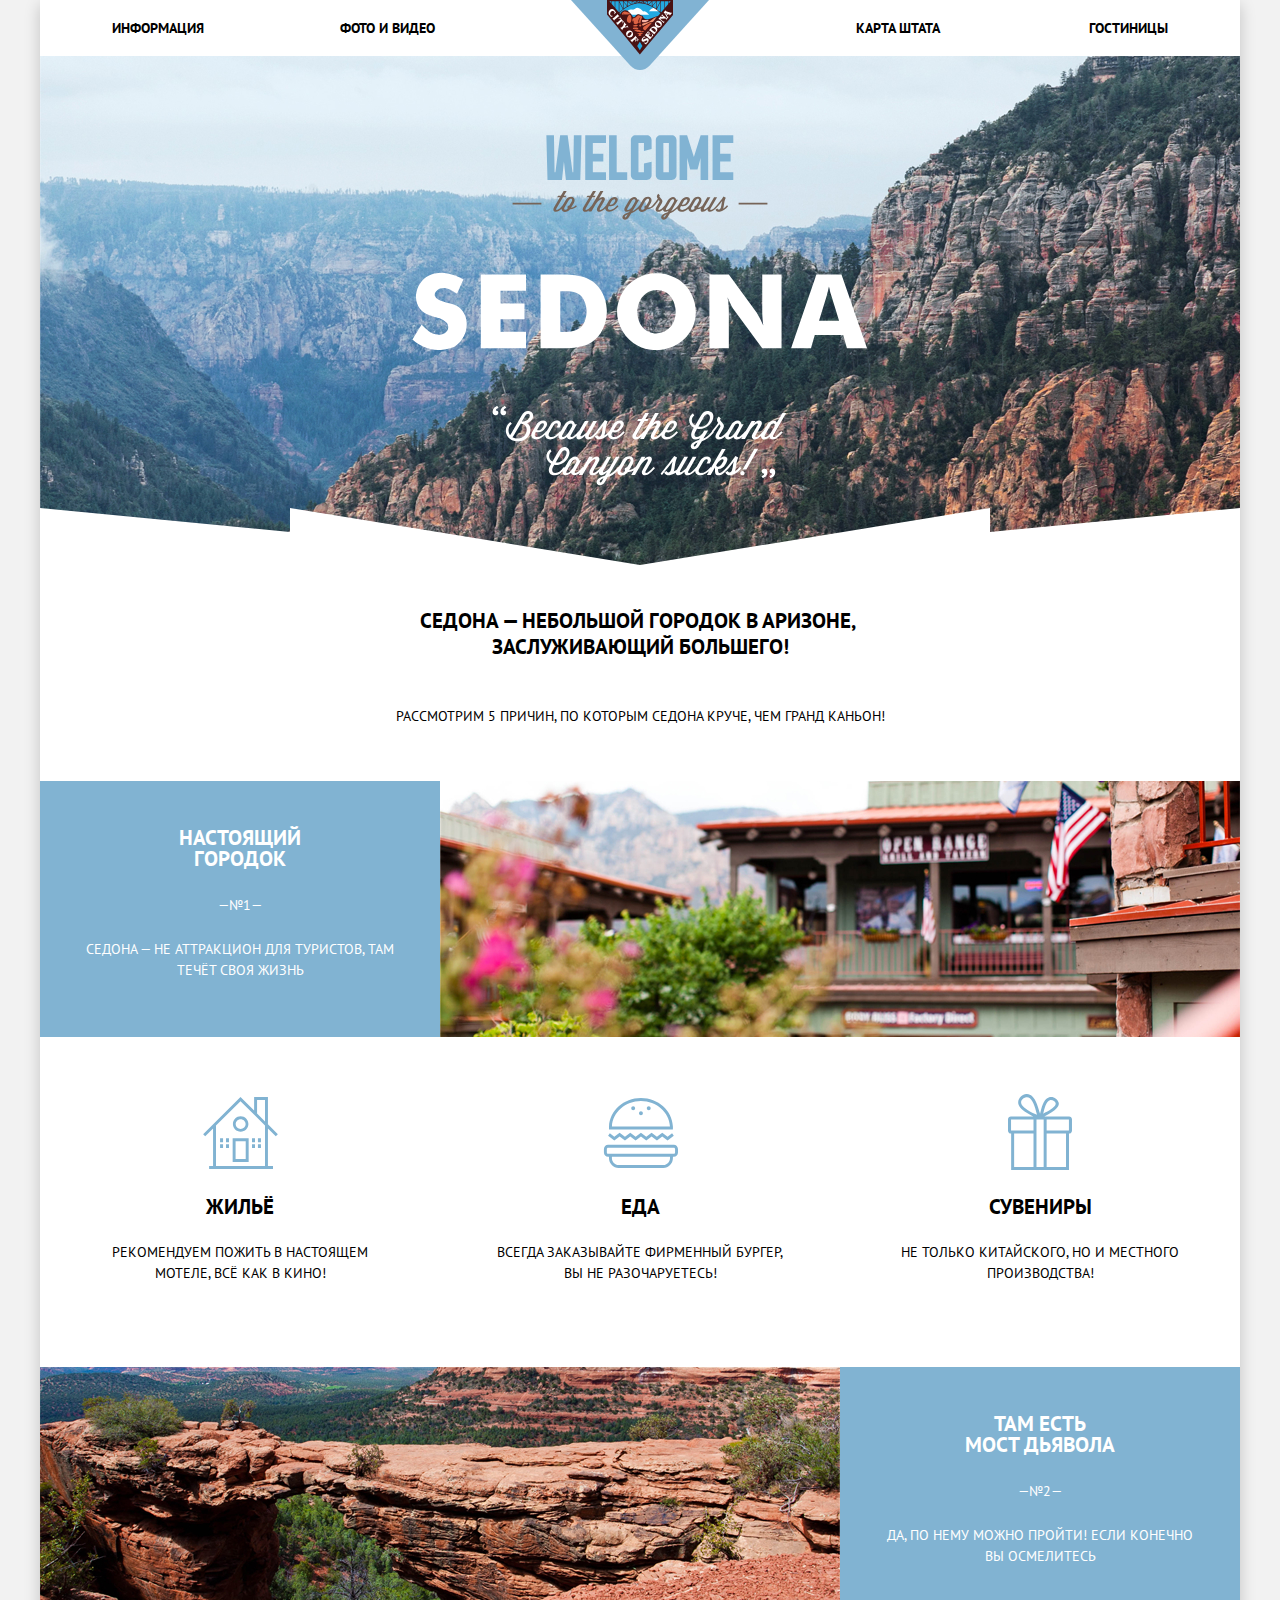
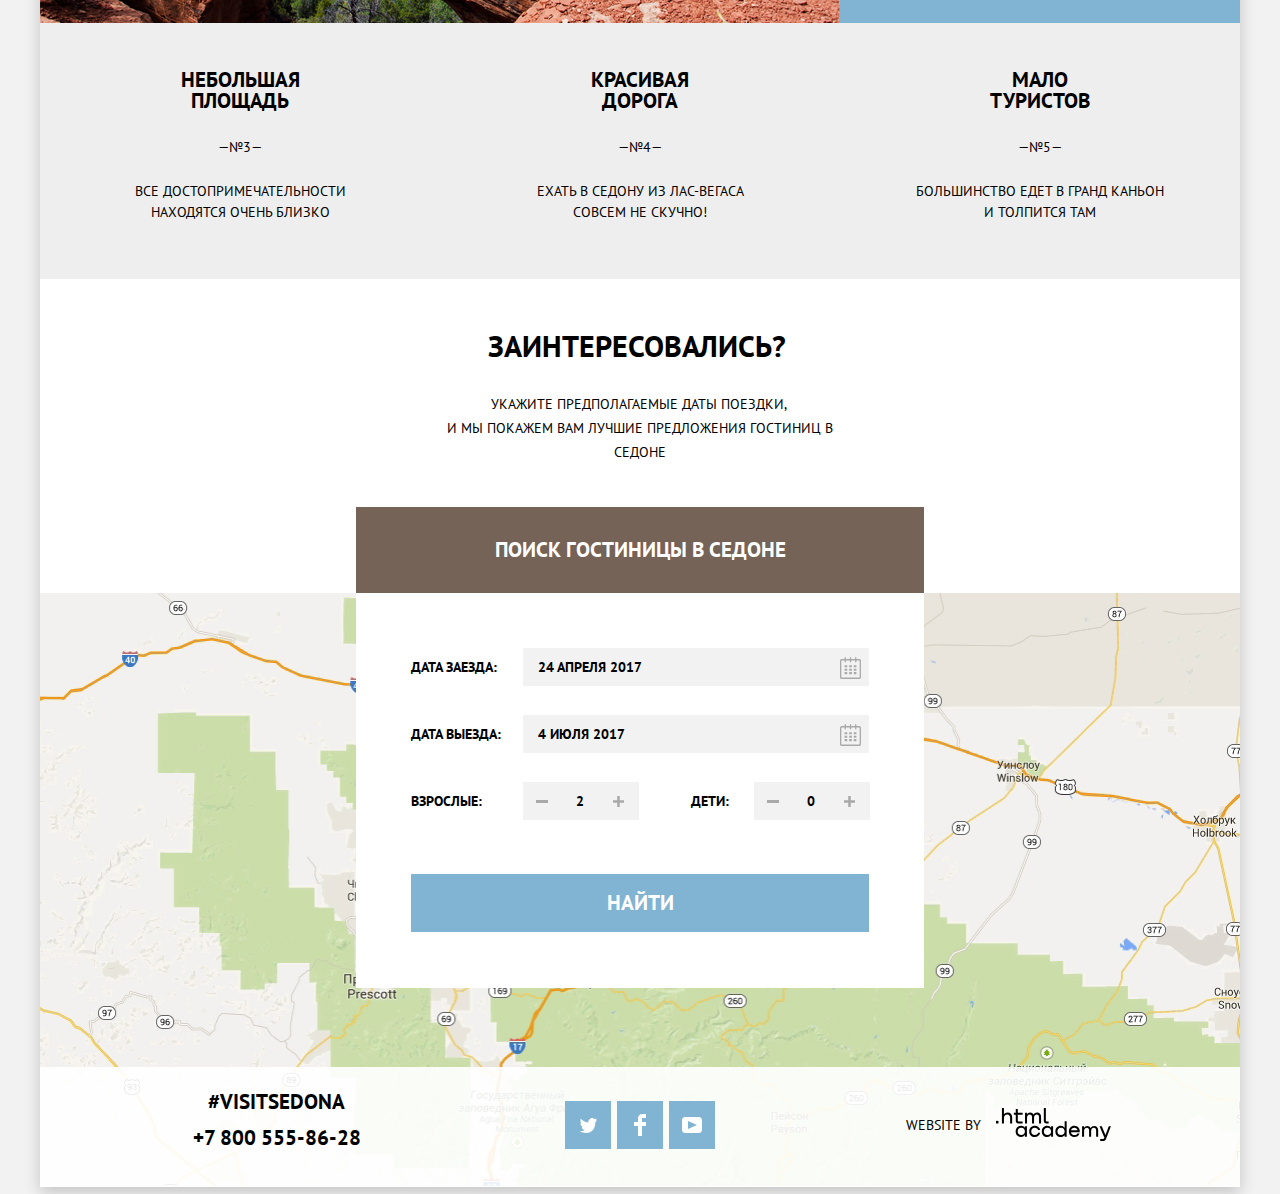
==== index.html @ 61a14800 "Доступная разметка страниц" ====
<!DOCTYPE html>
<html class="page" lang="ru">
<head>
  <meta charset="utf-8">
  <title>HTML Academy: Седона</title>
  <link rel="icon" href="favicon.ico">
  <link rel="stylesheet" href="css/style.css">
</head>

<body class="page-body">
  <div class="container">
    <header class="main-header">
      <nav class="main-nav">
        <ul class="site-nav">
          <li><a href="">Информация</a></li>
          <li><a href="">Фото и видео</a></li>
          <li><a href="">Карта штата</a></li>
          <li><a href="catalog.html">Гостиницы</a></li>
        </ul>
        <a class="main-header-logo"><img src="img/logo.svg" width="138" height="70" alt="логотип Sedona"></a>
      </nav>
    </header>

    <main class="main-page">

      <h1 class="visually-hidden">Седона</h1>

      <section class="welcome">
        <h2 class="visually-hidden">Добро пожаловать</h2>
        <img src="img/welcome.svg" width="456" height="350" alt="Welcome to the gorgeous.Sedona.Because the Grand Canyon sucks!">
      </section>

      <section class="benefits">
        <div class="reason">
          <h2 class="visually-hidden">Преимущества</h2>
          <h3>Седона — небольшой городок в Аризоне, заслуживающий большего!</h3>
          <p class="reason-text">Рассмотрим 5 причин, по которым Седона круче, чем гранд каньон!</p>
        </div>
        <ol class="benefits-list">
          <li class="benefits-item">
            <div class="benefits-description">
              <h4>Настоящий городок</h4>
              <p class="benefits-text">Седона — не аттракцион для туристов, там течёт своя жизнь</p>
            </div>
            <div class="benefit-image">
              <img src="img/image.jpg" width="800" height="256" alt="Пейзаж в Седоне">
            </div>
            <ul class="features-list">
              <li class="features-house">
                <h5>Жильё</h5>
                <p class="features-text">Рекомендуем пожить в настоящем мотеле, всё как в кино!</p>
              </li>
              <li class="features-food">
                <h5>Еда</h5>
                <p class="features-text">Всегда заказывайте фирменный бургер, вы не разочаруетесь!</p>
              </li>
              <li class="features-gift">
                <h5>Сувениры</h5>
                <p class="features-text">Не только китайского, но и местного производства!</p>
              </li>
            </ul>
          </li>
          <li class="benefits-item reverse">
            <div class="benefits-description">
              <h4>Там есть Мост дьявола</h4>
              <p class="benefits-text">Да, по нему можно пройти! Если конечно вы осмелитесь</p>
            </div>
            <div class="benefit-image">
              <img src="img/bridge.jpg" width="800" height="256" alt="Каменный мост">
            </div>
          </li>
          <li class="benefits-reason">
            <h4>небольшая площадь</h4>
            <p>все достопримечательности находятся очень близко</p>
          </li>
          <li class="benefits-reason">
            <h4>красивая дорога</h4>
            <p>ехать в седону из лас-вегаса совсем не скучно!</p>
          </li>
          <li class="benefits-reason">
            <h4>мало туристов</h4>
            <p>большинство едет в гранд каньон и толпится там</p>
          </li>
        </ol>
      </section>

      <section class="find">
        <h2>Заинтересовались?</h2>
        <p>Укажите предполагаемые даты поездки,  <br> и мы покажем вам лучшие предложения гостиниц в седоне</p>
      </section>

      <section class="popup">
        <h2 class="visually-hidden">Всплывающий фильтр</h2>
        <div class="search-block">
          <a href="" class="find-button button">Поиск гостиницы в седоне</a>
          <div class="popup-form-wrapper">
            <form class="popup-form" method="get" action="https://echo.htmlacademy.ru">
              <div class="popup-item">
                <label for="arrival" class="popup-item-label">Дата заезда:</label>
                <input class="field date-arrival" id="arrival" type="text" name="arrival" placeholder="" value="24 апреля 2017">
                <button class="button-popup calendar" type="button">
                  <svg role="img" aria-label="календарь для выбора даты заезда" width="21" height="23" viewBox="0 0 21 23" fill="none" xmlns="http://www.w3.org/2000/svg">
                    <path fill-rule="evenodd" clip-rule="evenodd" d="M16.406 3.02498H19.251C20.217 3.02498 21 3.84698 21 4.86198V21.164C21 22.179 20.217 23 19.251 23H1.75C0.784 23 0 22.179 0 21.164V4.86198C0 3.84698 0.784 3.02498 1.75 3.02498H4.593V1.64798C4.593 1.26698 4.887 0.958984 5.25 0.958984C5.612 0.958984 5.906 1.26698 5.906 1.64798V3.02498H9.844V1.64798C9.844 1.26698 10.138 0.958984 10.501 0.958984C10.862 0.958984 11.156 1.26698 11.156 1.64798V3.02498H15.094V1.64798C15.094 1.26698 15.387 0.958984 15.75 0.958984C16.112 0.958984 16.406 1.26698 16.406 1.64798V3.02498ZM19.5646 21.484C19.6466 21.3979 19.691 21.2828 19.688 21.164H19.689V4.86198C19.689 4.60898 19.493 4.40298 19.252 4.40298H16.407V5.78098C16.407 6.16198 16.113 6.46998 15.751 6.46998C15.388 6.46998 15.095 6.16198 15.095 5.78098V4.40298H11.157V5.78098C11.157 6.16198 10.863 6.46998 10.502 6.46998C10.139 6.46998 9.845 6.16198 9.845 5.78098V4.40298H5.907V5.78098C5.907 6.16198 5.613 6.46998 5.251 6.46998C4.888 6.46998 4.594 6.16198 4.594 5.78098V4.40298H1.75C1.50263 4.40953 1.30696 4.61458 1.312 4.86198V21.164C1.30696 21.4114 1.50263 21.6164 1.75 21.623H19.251C19.3698 21.6201 19.4826 21.5701 19.5646 21.484Z" fill="#A9A9A9"/>
                    <path fill-rule="evenodd" clip-rule="evenodd" d="M4.59399 9.2251H7.21899V11.2911H4.59399V9.2251ZM4.59399 12.6681H7.21899V14.7351H4.59399V12.6681ZM7.21899 16.1121H4.59399V18.1781H7.21899V16.1121ZM9.18799 16.1121H11.813V18.1781H9.18799V16.1121ZM11.813 12.6681H9.18799V14.7351H11.813V12.6681ZM9.18799 9.2251H11.813V11.2911H9.18799V9.2251ZM16.406 16.1121H13.781V18.1781H16.406V16.1121ZM13.781 12.6681H16.406V14.7351H13.781V12.6681ZM16.406 9.2251H13.781V11.2911H16.406V9.2251Z" fill="#A9A9A9"/>
                  </svg>
                </button>
              </div>
              <div class="popup-item">
                <label for="departure" class="popup-item-label">Дата выезда:</label>
                <input class="field" id="departure" type="text" name="departure" placeholder="" value="4 июля 2017">
                <button class="button-popup calendar" type="button">
                  <svg role="img" aria-label="календарь для выбора даты выезда" width="21" height="23" viewBox="0 0 21 23" fill="none" xmlns="http://www.w3.org/2000/svg">
                    <path fill-rule="evenodd" clip-rule="evenodd" d="M16.406 3.02498H19.251C20.217 3.02498 21 3.84698 21 4.86198V21.164C21 22.179 20.217 23 19.251 23H1.75C0.784 23 0 22.179 0 21.164V4.86198C0 3.84698 0.784 3.02498 1.75 3.02498H4.593V1.64798C4.593 1.26698 4.887 0.958984 5.25 0.958984C5.612 0.958984 5.906 1.26698 5.906 1.64798V3.02498H9.844V1.64798C9.844 1.26698 10.138 0.958984 10.501 0.958984C10.862 0.958984 11.156 1.26698 11.156 1.64798V3.02498H15.094V1.64798C15.094 1.26698 15.387 0.958984 15.75 0.958984C16.112 0.958984 16.406 1.26698 16.406 1.64798V3.02498ZM19.5646 21.484C19.6466 21.3979 19.691 21.2828 19.688 21.164H19.689V4.86198C19.689 4.60898 19.493 4.40298 19.252 4.40298H16.407V5.78098C16.407 6.16198 16.113 6.46998 15.751 6.46998C15.388 6.46998 15.095 6.16198 15.095 5.78098V4.40298H11.157V5.78098C11.157 6.16198 10.863 6.46998 10.502 6.46998C10.139 6.46998 9.845 6.16198 9.845 5.78098V4.40298H5.907V5.78098C5.907 6.16198 5.613 6.46998 5.251 6.46998C4.888 6.46998 4.594 6.16198 4.594 5.78098V4.40298H1.75C1.50263 4.40953 1.30696 4.61458 1.312 4.86198V21.164C1.30696 21.4114 1.50263 21.6164 1.75 21.623H19.251C19.3698 21.6201 19.4826 21.5701 19.5646 21.484Z" fill="#A9A9A9"/>
                    <path fill-rule="evenodd" clip-rule="evenodd" d="M4.59399 9.2251H7.21899V11.2911H4.59399V9.2251ZM4.59399 12.6681H7.21899V14.7351H4.59399V12.6681ZM7.21899 16.1121H4.59399V18.1781H7.21899V16.1121ZM9.18799 16.1121H11.813V18.1781H9.18799V16.1121ZM11.813 12.6681H9.18799V14.7351H11.813V12.6681ZM9.18799 9.2251H11.813V11.2911H9.18799V9.2251ZM16.406 16.1121H13.781V18.1781H16.406V16.1121ZM13.781 12.6681H16.406V14.7351H13.781V12.6681ZM16.406 9.2251H13.781V11.2911H16.406V9.2251Z" fill="#A9A9A9"/>
                  </svg>
                </button>
              </div>
              <div class="popup-item">
                <label for="adults" class="popup-item-label">Взрослые:</label>
                <div class="quantity">
                  <input class="field" id="adults" type="text" name="adults" placeholder="" value="2">
                  <button class="button-popup plus" type="button">
                    <svg role="img" aria-label="увеличить количество взрослых" width="11" height="11" viewBox="0 0 11 11" fill="none" xmlns="http://www.w3.org/2000/svg">
                      <path fill-rule="evenodd" clip-rule="evenodd" d="M4.23086 6.76932V11H6.76932V6.76932H11V4.23086H6.76932V0H4.23085V4.23086H0V6.76932H4.23086Z" fill="#A9A9A9"/>
                    </svg>
                  </button>
                  <button class="button-popup minus" type="button">
                    <svg role="img" aria-label="уменьшить количество взрослых" width="12" height="3" viewBox="0 0 12 3" fill="none" xmlns="http://www.w3.org/2000/svg">
                      <rect width="12" height="3" fill="#A9A9A9"/>
                    </svg>
                  </button>
                </div>
                <label for="kids" class="popup-item-label childrens">Дети:</label>
                <div class="quantity">
                  <input class="field" id="kids" type="text" name="kids" placeholder="" value="0">
                  <button class="button-popup plus" type="button">
                    <svg role="img" aria-label="увеличить количество детей" width="11" height="11" viewBox="0 0 11 11" fill="none" xmlns="http://www.w3.org/2000/svg">
                      <path fill-rule="evenodd" clip-rule="evenodd" d="M4.23086 6.76932V11H6.76932V6.76932H11V4.23086H6.76932V0H4.23085V4.23086H0V6.76932H4.23086Z" fill="#A9A9A9"/>
                    </svg>
                  </button>
                  <button class="button-popup minus" type="button">
                    <svg role="img" aria-label="умньшить количество детей" width="12" height="3" viewBox="0 0 12 3" fill="none" xmlns="http://www.w3.org/2000/svg">
                      <rect width="12" height="3" fill="#A9A9A9"/>
                    </svg>
                  </button>
                </div>
              </div>
              <button class="button popup-find-button" type="submit">Найти</button>
            </form>
          </div>
        </div>
      </section>

      <section class="map">
        <h2 class="visually-hidden">Карта</h2>
        <img src="img/map.jpg" width="1199" height="594" alt="Месторасположение Седоны">
      </section>
    </main>

    <footer class="main-footer">
      <section class="footer-contacts">
        <h2 class="visually-hidden">Как с нами связаться</h2>
        <a class="footer-tag" href="">#visitSEDONA</a>
        <a class="footer-phone" href="tel:+78005558628">+7 800 555-86-28</a>
      </section>

      <section class="footer-social">
        <h2 class="visually-hidden">Ссылки на наши социальные сети</h2>
        <ul>
          <li>
            <a class="social-button twitter" href="">
              <svg role="img" aria-label="Логотип твиттера" width="17" height="17" viewBox="0 0 17 17" fill="none" xmlns="http://www.w3.org/2000/svg">
                <path d="M10.95 1.14409C12.635 0.648089 13.934 1.41409 14.527 2.32309C15.2 2.09209 15.858 1.84209 16.538 1.61509C16.5249 2.30145 16.2117 2.94761 15.681 3.38309C16.366 3.55309 16.985 2.89209 16.985 2.89209C16.816 3.89209 15.979 4.68009 15.422 4.91609C15.191 11.6661 12.247 16.1331 5.34498 15.9981H4.89898C4.48898 15.9981 0.734977 15.5381 0.000976562 14.1111C2.27198 14.3071 3.89398 13.6891 4.69398 12.9341C3.73398 12.6341 2.01498 12.4571 1.71498 9.98409C2.06398 10.0901 2.27898 10.2121 2.90498 10.1031C1.70498 9.24709 0.373977 8.53009 0.447977 6.33009C0.732977 6.65809 1.51498 6.86609 1.78798 6.80209C1.08498 6.56109 -0.182023 3.44209 0.893977 1.85009C2.71198 3.70409 4.62898 5.45609 8.04598 5.62309C8.25398 3.33009 9.18298 1.79309 10.95 1.14409Z" fill="white"/>
              </svg>
            </a>
          </li>
          <li>
            <a class="social-button facebook" href="">
              <svg role="img" aria-label="Логотип фейсбука" width="12" height="22" viewBox="0 0 12 22" fill="none" xmlns="http://www.w3.org/2000/svg">
                <path d="M12 4V0H8C5.79086 0 4 1.79086 4 4V8H0V12H4V22H8V12H12V8H8V4H12Z" fill="white"/>
              </svg>
            </a>
          </li>
          <li>
            <a class="social-button youtube" href="">
              <svg role="img" aria-label="Логотип ютуба" width="20" height="16" viewBox="0 0 20 16" fill="none" xmlns="http://www.w3.org/2000/svg">
                <path fill-rule="evenodd" clip-rule="evenodd" d="M3 0H17C18.65 0 20 1.35 20 3V13C20 14.65 18.65 16 17 16H3C1.35 16 0 14.65 0 13V3C0 1.35 1.35 0 3 0ZM6.027 4.002V11.998L15.014 8L6.027 4.002Z" fill="white"/>
              </svg>
            </a>
          </li>
        </ul>
      </section>
      <p class="footer-copyright">
        <span class="copyright">Website by</span>
        <a class="footer-link" href="https://htmlacademy.ru">
          <svg role="img" aria-label="Логотип html академии" width="115" height="34" viewBox="0 0 115 34" fill="none" xmlns="http://www.w3.org/2000/svg">
            <g clip-path="url(#clip0)">
            <path d="M0 12.8806V15.4567H2.45789V12.8806H0Z" fill="black"/>
            <path d="M11.6466 4.52965C10.0863 4.52965 8.82534 5.23807 8.03454 6.26851H7.94905V0H5.91864V15.4566H7.94905V10.1541C7.94905 8.02886 9.27418 6.50466 11.2191 6.50466C13.0572 6.50466 14.1258 7.87858 14.1258 9.72478V15.4566H16.1563V9.35984C16.1563 6.41878 14.3396 4.52965 11.6466 4.52965Z" fill="black"/>
            <path d="M26.6171 4.8303H21.8082V1.07349H19.7778V4.8303H17.8542V6.80531H19.7778V12.7947C19.7778 14.5121 20.7396 15.4567 22.4708 15.4567H26.6171V13.4602H22.8769C22.193 13.4602 21.8082 13.0738 21.8082 12.4083V6.80531H26.6171V4.8303Z" fill="black"/>
            <path d="M41.1215 4.55103C39.497 4.55103 38.2576 5.34532 37.5736 6.61191H37.5095C36.8897 5.3668 35.7356 4.55103 34.154 4.55103C32.7434 4.55103 31.6746 5.30238 31.0336 6.35431H30.948V4.83011H29.0031V15.4565H31.0336V10.0038C31.0336 8.00729 32.0806 6.54752 33.6624 6.50458C35.1584 6.46164 36.0347 7.53502 36.0347 9.14507V15.4565H38.0652V9.83203C38.0652 7.44915 39.4758 6.50458 40.6941 6.50458C42.1688 6.50458 43.0452 7.53502 43.0452 9.14507V15.4565H45.0754V8.9304C45.0754 6.35431 43.6221 4.55103 41.1215 4.55103Z" fill="black"/>
            <path d="M47.8271 12.7088C47.8271 14.4476 48.8103 15.4566 50.6269 15.4566H52.6359V13.4816H50.9261C50.2422 13.4816 49.8574 13.0952 49.8574 12.4297V0H47.8271V12.7088Z" fill="black"/>
            <path d="M28.9048 19.7063H28.8192C28.027 18.6392 26.7425 17.8923 25.0295 17.8709C21.882 17.8282 19.6338 20.1544 19.6338 23.441C19.6338 26.749 21.9248 29.0752 25.008 29.0326C26.7637 29.0111 28.027 28.2215 28.8192 27.0903H28.9048V28.7336H30.9177V18.1697H28.9048V19.7063ZM25.3077 27.0691C23.081 27.0691 21.6679 25.4471 21.6679 23.441C21.6679 21.435 23.081 19.813 25.3077 19.813C27.4703 19.813 28.8836 21.435 28.8836 23.441C28.8836 25.4259 27.4703 27.0691 25.3077 27.0691Z" fill="black"/>
            <path d="M44.2095 22.0111C43.717 19.6208 41.5973 17.8708 38.8139 17.8708C35.4524 17.8708 33.2042 20.3251 33.2042 23.4409C33.2042 26.5567 35.4524 29.0325 38.8139 29.0325C41.5973 29.0325 43.717 27.2397 44.2095 24.8281H42.0898C41.6617 26.1727 40.3984 27.0903 38.8354 27.0903C36.6513 27.0903 35.2381 25.447 35.2381 23.4409C35.2381 21.4349 36.6513 19.8129 38.8354 19.8129C40.4625 19.8129 41.6617 20.7733 42.0898 22.0111H44.2095Z" fill="black"/>
            <path d="M55.0836 19.7063H54.998C54.2058 18.6392 52.921 17.8923 51.2081 17.8709C48.0607 17.8282 45.8125 20.1544 45.8125 23.441C45.8125 26.749 48.1036 29.0752 51.1866 29.0326C52.9425 29.0111 54.2058 28.2215 54.998 27.0903H55.0836V28.7336H57.0962V18.1697H55.0836V19.7063ZM51.4866 27.0691C49.2596 27.0691 47.8466 25.4471 47.8466 23.441C47.8466 21.435 49.2596 19.813 51.4866 19.813C53.6491 19.813 55.0622 21.435 55.0622 23.441C55.0622 25.4259 53.6491 27.0691 51.4866 27.0691Z" fill="black"/>
            <path d="M68.6538 19.813H68.5682C67.776 18.6819 66.4483 17.8923 64.7568 17.871C61.6738 17.8283 59.3827 20.1545 59.3827 23.4624C59.3827 26.749 61.6309 29.0753 64.7783 29.0326C66.4483 29.0111 67.776 28.2642 68.5468 27.1972H68.6538V28.7336H70.6665V13.3679H68.6538V19.813ZM65.0568 27.0904C62.8298 27.0904 61.4168 25.4685 61.4168 23.4624C61.4168 21.4563 62.8298 19.8343 65.0568 19.8343C67.2193 19.8343 68.6324 21.4776 68.6324 23.4624C68.6324 25.4685 67.2193 27.0904 65.0568 27.0904Z" fill="black"/>
            <path d="M78.3297 17.8708C75.0752 17.8708 72.8483 20.3678 72.8483 23.4623C72.8483 26.4714 74.9467 29.0325 78.3724 29.0325C80.8561 29.0325 82.8475 27.6879 83.5541 25.447H81.4342C80.9634 26.4502 79.8286 27.0903 78.4582 27.0903C76.5312 27.0903 75.1608 25.8098 75.0108 24.1666H83.7682C84.0464 20.6452 81.8412 17.8708 78.3297 17.8708ZM78.2868 19.8129C79.9783 19.8129 81.2416 20.8586 81.5627 22.3739H75.0538C75.3534 20.88 76.6168 19.8129 78.2868 19.8129Z" fill="black"/>
            <path d="M98.1985 17.8921C96.5713 17.8921 95.3295 18.6817 94.6443 19.9409H94.5799C93.9591 18.703 92.8029 17.8921 91.2184 17.8921C89.8054 17.8921 88.7347 18.639 88.0924 19.6848H88.0068V18.1695H86.0583V28.7334H88.0924V23.3128C88.0924 21.328 89.1417 19.8768 90.7261 19.8341C92.2247 19.7915 93.1028 20.8585 93.1028 22.4591V28.7334H95.1368V23.1421C95.1368 20.7732 96.5499 19.8341 97.7703 19.8341C99.2477 19.8341 100.125 20.8585 100.125 22.4591V28.7334H102.16V22.2457C102.16 19.6848 100.704 17.8921 98.1985 17.8921Z" fill="black"/>
            <path d="M109.441 27.0477L105.801 18.1697H103.553L108.392 29.7368L108.371 29.7794C108.028 30.6544 107.643 30.9745 106.701 30.9745H104.196V33.0019H106.701C108.542 33.0019 109.527 32.1696 110.212 30.3769L114.88 18.1697H112.803L109.441 27.0477Z" fill="black"/>
            </g>
            <defs>
            <clipPath id="clip0">
            <rect width="115" height="33.0294" fill="white"/>
            </clipPath>
            </defs>
          </svg>
        </a>
      </p>
    </footer>
  </div>
</body>
</html>
---- css/style.css ----
@font-face {
  font-family: "PT Sans";
  font-weight: 400;
  font-style: normal;
  src: local("PTSans"),
       url("../fonts/PTSans.woff2") format("woff2"),
       url("../fonts/PTSans.woff") format("woff");
}

@font-face {
  font-family: "PT Sans";
  font-weight: 700;
  font-style: normal;
  src: local("PTSans"),
       url("../fonts/PTSans-Bold.woff2") format("woff2"),
       url("../fonts/PTSans-Bold.woff2") format("woff");
}

:root {
  --basic-black: #000000;
  --basic-white: #FFFFFF;
  --basic-blue-light: #81B3D2;
  --basic-blue: #669EC0;
  --basic-blue-dark: #5496BD;
  --basic-grey: #EEEEEE;
  --basic-grey-light: #F2F2F2;
  --basic-grey-dark: #EBEBEB;
  --basic-grey-link: #BDBBBC;
  --basic-grey-line: #E5E5E5;
  --basic-grey-text: #666666;
  --basic-grey-toggle: #ABABAB;
  --basic-brown-light: #766357;
  --basic-brown: #604E43;
  --basic-brown-dark: #503E33;
}

body {
  min-width: 1200px;
  margin: 0;
  padding: 0;
  font-family: "PT Sans", Arial, sans-serif;
  font-size: 14px;
  line-height: 26px;
  font-weight: 400;
  color: var(--basic-black);
  text-transform: uppercase;
  background-color: var(--basic-grey-light);
  min-height: 100%;
}

a {
  text-decoration: none;
}

img {
  max-width: 100%;
  height: auto;
}

.page {
  height: 100%;
}

.visually-hidden {
  position: absolute;
  width: 1px;
  height: 1px;
  margin: -1px;
  border: 0;
  padding: 0;
  white-space: nowrap;
  -webkit-clip-path: inset(100%);
          clip-path: inset(100%);
  clip: rect(0 0 0 0);
  overflow: hidden;
}

.button {
  font-family: inherit;
  font-size: 21px;
  line-height: inherit;
  font-weight: 700;
  color: var(--basic-white);
  text-transform: uppercase;
  border: none;
  cursor: pointer;
}

.button:active {
  color: rgba(255, 255, 255, 0.3);
}

.container {
  margin: 0 auto;
  background-color: var(--basic-white);
  box-shadow: 0 5px 15px rgba(0, 1, 1, 0.2);
  width: 1200px;
  display: grid;
  grid-template-rows: -webkit-min-content 1fr -webkit-min-content;
  grid-template-rows: min-content 1fr min-content;
  align-content: start;
  position: relative;
}

.main-nav {
  position: relative;
  padding: 0 72px;
}

.main-header-logo {
  position: absolute;
  top: 0;
  left: 50%;
  transform: translateX(-50%);
  width: 138px;
}

.site-nav {
  list-style: none;
  font-weight: 700;
  display: flex;
  flex-direction: row;
  flex-wrap: wrap;
  padding: 0;
  margin: 0;
  width: 100%;
}

.site-nav li {
  padding: 15px 0;
  width: 228px;
}

.site-nav li:nth-child(4n + 2) {
  margin-right: auto;
}

.site-nav li:nth-child(4n + 3),
.site-nav li:nth-child(4n + 4) {
  text-align: right;
}

.site-nav a {
  color: var(--basic-black);
}

.here a {
  color: var(--basic-brown-light);
}

.site-nav a:hover {
  color: var(--basic-blue-light);
}

.site-nav a:active {
  color: var(--basic-black);
  opacity: 0.3;
}

.welcome {
  background-image: url("../img/shape.svg"), url("../img/background.jpg");
  background-position: bottom center, top center;
  background-color: var(--basic-blue);
  background-repeat: no-repeat;
  display: flex;
  flex-direction: column;
  min-height: 509px;
  align-items: center;
  justify-content: center;
}

.benefits {
  align-content: center;
  display: flex;
  flex-direction: column;
}

.reason {
  min-height: 196px;
  display: flex;
  flex-direction: column;
  padding: 10px;
  margin: 0;
  align-items: center;
}

.reason h3 {
  font-size: 21px;
  font-weight: 700;
  width: 480px;
  text-align: center;
  margin: 23px 0;
  padding: 10px;
}

.reason-text {
  width: 530px;
  text-align: center;
  padding: 10px;
  margin: 0;
}

.benefits-list {
  line-height: 21px;
  margin: 0;
  padding: 0;
  display: flex;
  flex-direction: row;
  flex-wrap: wrap;
  counter-reset: li;
}

.benefits-item {
  display: flex;
  flex-direction: row;
  flex-wrap: wrap;
  margin: 0;
  padding: 0;
}

.reverse {
  flex-direction: row-reverse;
}

.benefits-list h4 {
  font-size: 21px;
  font-weight: 700;
  display: flex;
  flex-direction: column;
  align-items: center;
  padding: 10px;
  margin: 0;
  text-align: center;
  margin-top: 26px;
  width: 150px;
  align-self: center;
}

.benefits-list h4::after {
  content: "—№"counter(li)"—";
  counter-increment: li;
  font-size: 14px;
  font-weight: 400;
  margin: 0;
  margin-top: 26px;
  padding: 0;
}

.benefits-description {
  background-color:var(--basic-blue-light);
  color: var(--basic-white);
  width: 380px;
  min-height: 236px;
  margin: 0;
  padding: 10px;
  display: flex;
  flex-direction: column;
}

.benefits-text, .benefits-reason p {
  align-self: center;
  margin: 0;
  margin-top: 3px;
  width: 310px;
  text-align: center;
  padding: 10px;
}

.benefit-image {
  width: 800px;
  min-height: 256px;
}

.benefit-image img {
  display: block;
}

.features-list {
  line-height: 21px;
  list-style: none;
  display: grid;
  grid-template-columns: repeat(3, 400px);
  margin: 0;
  padding: 0;
}

.features-list li {
  background-repeat: no-repeat;
  display: flex;
  flex-direction: column;
  align-items: center;
  margin: 0;
  min-height: 310px;
  padding: 10px;
}

.features-house {
  background-image: url("../img/house.svg");
  background-position: center 60px;
}

.features-food {
  background-image: url("../img/food.svg");
  background-position: center 61px;
}

.features-gift {
  background-image: url("../img/gift.svg");
  background-position: center 56px;
}

.features-list h5 {
  font-size: 21px;
  font-weight: 700;
  width: 110px;
  margin: 0;
  margin-top: 139px;
  text-align: center;
  padding: 10px;
}

.features-text {
  width: 297px;
  text-align: center;
  padding: 10px;
  margin: 0;
  margin-top: 5px;
}

.benefits-reason {
  background-color:var(--basic-grey);
  margin: 0;
  padding: 10px;
  display: flex;
  flex-direction: column;
  width: 380px;
  min-height: 236px;
}

.benefits-reason p {
  width: 260px;
}

.benefits-reason:last-child p {
  width: 250px;
}

.find {
  line-height: 24px;
  text-align: center;
  background-color: var(--basic-white);
  display: flex;
  flex-direction: column;
  align-items: center;
  padding: 10px;
}

.find h2 {
  font-size: 30px;
  margin: 0;
  margin-top: 35px;
  padding: 10px 17px 10px 10px;
}

.find p {
  width: 440px;
  text-align: center;
  margin: 14px 0 23px;
  padding: 10px;
}

.search-block {
  position: relative;
  display: flex;
  flex-direction: column;
  justify-content: flex-end;
  align-items: center;
  min-height: 50px;
}

.find-button {
  background-color: var(--basic-brown-light);
  text-align: center;
  width: 568px;
  display: inline-block;
  vertical-align: top;
  box-sizing: border-box;
  padding: 30px;
}

.find-button:hover {
  background-color: var(--basic-brown);
}

.find-button:active {
  background-color: var(--basic-brown-dark);
}

.popup-form-wrapper {
  position: absolute;
  top: 100%;
  z-index: 2;
  text-align: center;
  font-weight: 700;
  background-color: var(--basic-white);
  margin: 0 auto;
  width: 568px;
  padding: 55px;
  max-width: 100%;
  min-height: 395px;
  box-sizing: border-box;
}

.popup-item {
  position: relative;
  display: flex;
  align-items: center;
  margin: 0 0 29px;
}

.popup-item-label {
  flex: none;
  box-sizing: border-box;
  width: 112px;
  text-align: left;
}

.popup-item-label.childrens {
  margin-right: 5px;
  padding-right: 20px;
  text-align: right;
}

.field {
  background-color: var(--basic-grey-light);
  font-family: inherit;
  font-size: inherit;
  line-height: inherit;
  font-weight: 700;
  text-transform: uppercase;
  border: 2px solid var(--basic-grey-light);
  display: block;
  flex-grow: 1;
  padding: 0 38px 0 13px;
  margin: 0;
  max-width: 100%;
  height: 34px;
}

.field:hover {
  background-color: var(--basic-grey-dark);
  border: 2px solid var(--basic-grey-dark);
  outline-offset: 0;
}

.field:focus {
  outline: none;
  background-color: var(--basic-white);
  border: 2px solid var(--basic-grey-line);
  outline-offset: 0;
}

.button-popup {
  border: none;
  position: absolute;
  top: 0;
  display: flex;
  flex-direction: column;
  justify-content: center;
  align-items: center;
  padding: 0;
  width: 38px;
  height: 38px;
  background-color: transparent;
  z-index: 1;
  cursor: pointer;
}

.button-triangle:hover path,
.button-popup:hover rect,
.button-popup:hover path {
  fill: var(--basic-black);
}

.button-triangle:active path,
.button-popup:active rect,
.button-popup:active path {
  fill: var(--basic-blue-light);
}

.calendar,
.plus {
  right: 0;
}

.minus {
  left: 0;
}

.quantity {
  position: relative;
  flex: none;
  width: 114px;
}

.quantity .field {
  padding-left: 36px;
  text-align: center;
  width: 38px;
}

.popup-find-button {
  background-color: var(--basic-blue-light);
  width: 100%;
  box-sizing: border-box;
  padding: 16px 30px;
  margin-top: 25px;
}

.popup-find-button:hover {
  background-color: var(--basic-blue);
}

.popup-find-button:active {
  background-color: var(--basic-blue-dark);
}

.map {
  height: 594px;
}

.map img {
  width: 100%;
}

.main-footer {
  background: rgba(255, 255, 255, 0.9);
  display: flex;
  position: absolute;
  bottom: 0;
  min-height: 120px;
}

.catalog-page-footer {
  position: static;
}

.main-footer a {
  color: var(--basic-black);
  font: inherit;
}

.footer-contacts {
  font-size: 21px;
  font-weight: 700;
  width: 380px;
  display: flex;
  flex-direction: column;
  align-items: center;
  padding: 10px;
}

.footer-tag {
  padding: 5px;
  margin: 7px 0 0 73px;
}

.footer-phone {
  padding: 5px;
  margin: 0;
  margin-left: 73px;
}

.footer-social {
  align-items: center;
  width: 380px;
  padding: 10px;
}

.footer-social ul {
  list-style: none;
  display: flex;
  flex-direction: row;
  flex-wrap: wrap;
  align-items: center;
  padding: 10px 10px 5px 115px;
}

.social-button {
  display: flex;
  align-items: center;
  justify-content: center;
  background-color: var(--basic-blue-light);
  width: 46px;
  height: 48px;
  margin: 0 6px 5px 0;
}

.social-button:hover {
  background-color: var(--basic-blue);
}

.social-button:active {
  background-color: var(--basic-blue-dark);
}

.social-button:active path {
  opacity: 0.3;
}

.footer-copyright {
  width: 380px;
  padding: 10px;
  display: flex;
  flex-wrap: wrap;
  align-items: center;
  margin: 0;
}

.copyright {
  padding: 10px 10px 15px;
  margin: 0 5px 0 46px;
}

.footer-link {
  padding-top: 3px;
}

.footer-link:hover path {
  fill: var(--basic-blue-light);
}

.footer-link:active path {
  fill: var(--basic-grey-link);
}

.catalog-filter {
  font: inherit;
  font-size: inherit;
  line-height: 21px;
  font-weight: inherit;
  text-transform: uppercase;
  color: var(--basic-white);
  background-image: url("../img/backfilter.jpg");
  background-position: top center;
  background-color: var(--basic-blue);
  background-repeat: no-repeat;
  background-size: cover;
  min-height: 217px;
  width: 100%
}

.filter-form {
  display: flex;
  flex-wrap: wrap;
}

.filter {
  border: none;
  padding: 10px;
  margin: 16px 38px 10px 63px;
}

.filter legend {
  font-size: 16px;
  font-weight: 700;
  padding: 0;
  padding-top: 10px;
}

.filter-list {
  list-style: none;
  padding: 0;
  margin: 0;
}

.filter-item {
  padding: 10px 0;
  margin-top: 5px;
}

.filter-item label {
  position: relative;
  display: block;
  margin-left: 40px;
  cursor: pointer;
}

.filter-item input + label::before {
  content: "";
  position: absolute;
  left: -40px;
  top: 0;
  width: 23px;
  height: 23px;
  background-image: url(../img/off.svg);
  background-repeat: no-repeat;
  background-position: 0 0;
}

.filter-item input:checked + label::before {
  content: "";
  position: absolute;
  left: -40px;
  top: 0;
  width: 26px;
  height: 23px;
  background-image: url(../img/on.svg);
  background-repeat: no-repeat;
  background-position: 0 0;
}

.filter-item input:disabled + label::before  {
  content: "";
  position: absolute;
  left: -40px;
  top: 0;
  width: 23px;
  height: 23px;
  background-image: url(../img/disabledoff.svg);
  background-repeat: no-repeat;
  background-position: 0 0;
}

.filter-item input:checked:disabled + label::before {
  content: "";
  position: absolute;
  left: -40px;
  top: 0;
  width: 26px;
  height: 23px;
  background-image: url(../img/disabledon.svg);
  background-repeat: no-repeat;
  background-position: 0 0;
}

.filter-item input:focus + label::before {
  outline: 5px auto -webkit-focus-ring-color;
}

.cost {
  border:none;
  display: flex;
  flex-direction: column;
  width: 317px;
  margin: 16px 73px 10px auto;
  padding: 0;
}

.cost legend {
  font-size: 16px;
  font-weight: 700;
  padding: 10px 0 0 0;
}

.range {
  position: relative;
  margin-bottom: 25px;
  padding: 9px 0;
  width: 100%;
}

.scale {
  position: relative;
  height: 2px;
  background-color: rgba(255, 255, 255, 0.3);
}

.scale-line {
  position: absolute;
  top: 0;
  bottom: 0;
  background-color: var(--basic-white);
}

.toggle {
  position: absolute;
  top: 50%;
  transform: translate(0, -50%);
  width: 4px;
  height: 4px;
  background-color: var(--basic-grey-toggle);
  border: 8px solid var(--basic-white);
  border-radius: 50%;
  box-shadow: 0 2px 0 0 rgba(171, 171, 171, 0.3);
  cursor: pointer;
}

.toggle:hover {
  transform: scale(1.2) translate(0, -50%);
}

.limit {
  display: flex;
  margin: 10px 0 11px;
  padding: 5px 0;
  min-width: 313px;
  border: 2px solid var(--basic-white);
  border-radius: 2px;
}

.limit label {
  position: relative;
  flex: none;
  display: flex;
  justify-content: center;
  width: 50%;
}

.limit label:not(:last-child)::after {
  content: "";
  position: absolute;
  top: 50%;
  left: 100%;
  transform: translate(-1px, -50%);
  width: 2px;
  height: 22px;
  background-color: var(--basic-white);
}

.limit input {
  display: block;
  padding: 0;
  width: 90px;
  height: 22px;
  text-transform: uppercase;
  text-align: center;
  font-family: inherit;
  font-size: 14px;
  line-height: 1.5;
  color: inherit;
  background-color: transparent;
  border: 0;
}

.filter-button {
  font-size: 14px;
  font-weight: 400;
  border: 2px solid var(--basic-white);
  border-radius: 2px;
  box-sizing: border-box;
  background-color: transparent;
  padding: 6px 35px;
  text-align: center;
  width: 137px;
  align-self: center;
}

.filter-button:hover {
  color: var(--basic-black);
  background-color: var(--basic-white);
}

.sorting-wrapper {
  display: flex;
  flex-wrap: wrap;
  width: 100%;
  min-height: 86px;
}

.results h3 {
  font: inherit;
  font-size: 12px;
  line-height: 18px;
  font-weight: inherit;
  text-transform: uppercase;
  margin: 21px 5px 0 26px;
  padding: 10px 20px 10px 10px;
  order: 1;
}

.found {
  font-size: 21px;
  font-weight: 700;
  order: 0;
  padding: 10px;
  margin: 0;
  margin-left: 63px;
  align-self: center;
}

.sorting {
  list-style: none;
  order: 2;
  padding: 0;
  margin: 0;
  display: flex;
  flex-wrap: wrap;
  flex-grow: 1;
}

.triangle {
  margin-right: 65px;
  justify-content: flex-end;
  align-self: center;
}

.sorting li {
  padding: 10px 15px 10px 17px;
  margin-top: 17px;
}

.triangle li {
  padding: 0;
  margin: 0;
  margin-top: 5px;
}

.button-sorting {
  font: inherit;
  font-size: 12px;
  line-height: 18px;
  font-weight: inherit;
  text-transform: uppercase;
  color: rgba(0, 0, 0, 0.3);
  border: none;
  border-bottom: 1px dotted var(--basic-blue-light);
  background-color: transparent;
  padding: 0;
  cursor: pointer;
}

.selected {
  color: var(--basic-blue-light);
  border-bottom: none;
  opacity: 1;
}

.button-sorting:hover {
  color: var(--basic-blue-light);
  opacity: 1;
  border-bottom: 1px dotted var(--basic-blue-light);
}

.button-sorting:active {
  color: var(--basic-black);
  border-bottom: none;
  opacity: 1;
}

.button-triangle {
  border: none;
  background-color: transparent;
  padding: 0;
  width: 25px;
  height: 40px;
  cursor: pointer;
}

.search-result {
  display: flex;
  border-top: 1px solid var(--basic-grey-line);
  min-height: 150px;
  width: 100%;
}

.search-result:last-child {
  border-bottom: 1px solid var(--basic-grey-line);
}

.building-img {
  margin: 30px 10px 20px 73px;
}

.building {
  padding: 10px;
  margin: 0;
  flex-grow: 1;
  display: flex;
  flex-direction: column;
}

.text-information {
  padding: 0;
  margin: 0;
  display: flex;
  flex-wrap: wrap;
}

.button-information {
  padding: 0;
  margin: 0;
  display: flex;
  flex-wrap: wrap;
}

.rating {
  padding: 10px;
  margin: 0;
  margin-right: 62px;
  display: flex;
  flex-direction: column;
}

.text {
  font-size: 14px;
  line-height: 21px;
  padding: 2px 8px 5px 9px;
  margin-bottom: 10px;
  min-width: 100px;
  text-align: left;
}

.result-name {
  font: inherit;
  font-size: 21px;
  line-height: inherit;
  font-weight: 700;
  text-transform: uppercase;
  padding: 5px 10px;
  margin: 0;
  margin-top: 9px;
}

.result-name-link {
  color: var(--basic-black);
}

.result-name-link:hover {
  color: var(--basic-blue-light);
}

.result-name-link:active {
  color: var(--basic-black);
  opacity: 0.3;
}

.more-button,
.reservation-button {
  display: inline-block;
  font-size: 14px;
  line-height: 21px;
  text-align: center;
  padding: 3px 16px;
  margin: 0;
  margin-right: 7px;
  margin-bottom: 5px;
  width: auto;
}

.more-button {
  margin-left: 10px;
}

.rating-number {
  font-size: 14px;
  line-height: 21px;
  color: var(--basic-grey-text);
  background-color: var(--basic-grey-light);
  padding: 3px 14px;
  margin: 39px 0 10px;
}

.rating-stars {
  margin: 0;
  margin-top: 18px;
  padding: 0;
  text-align: right;
}
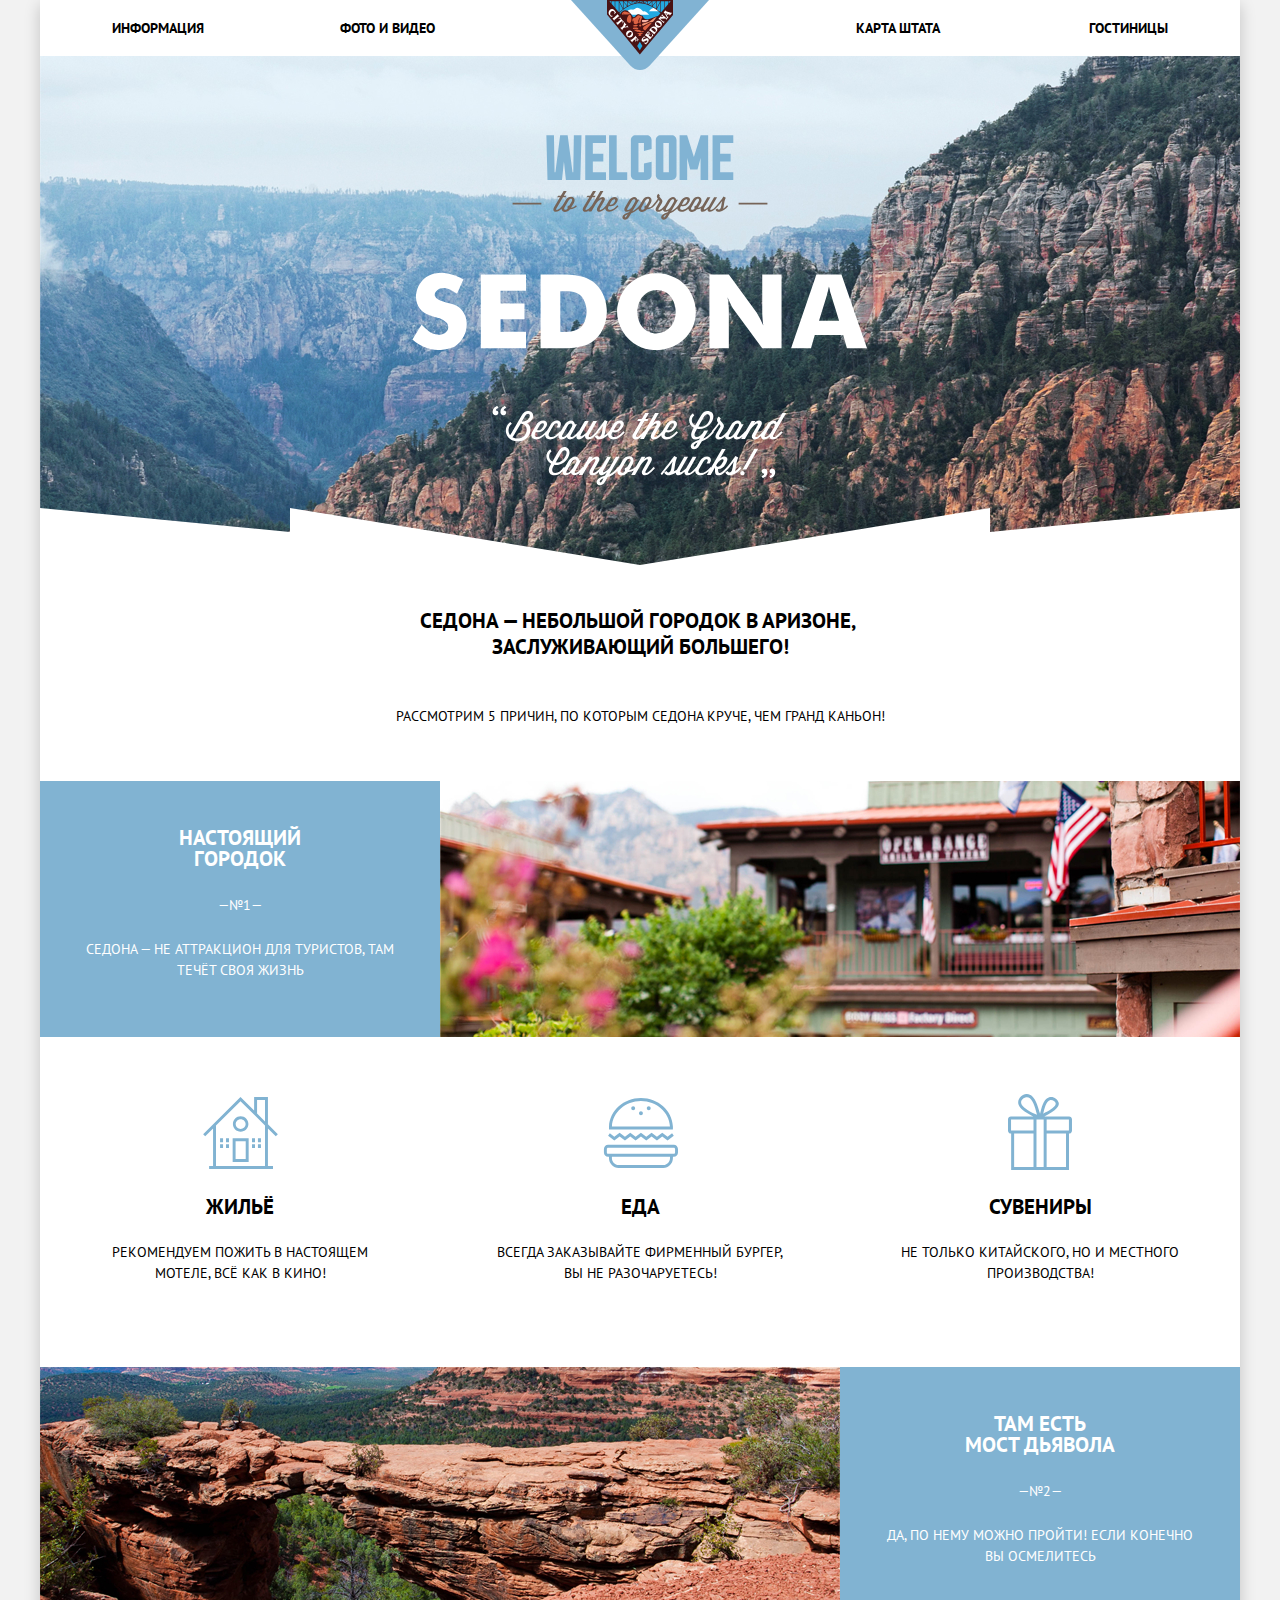
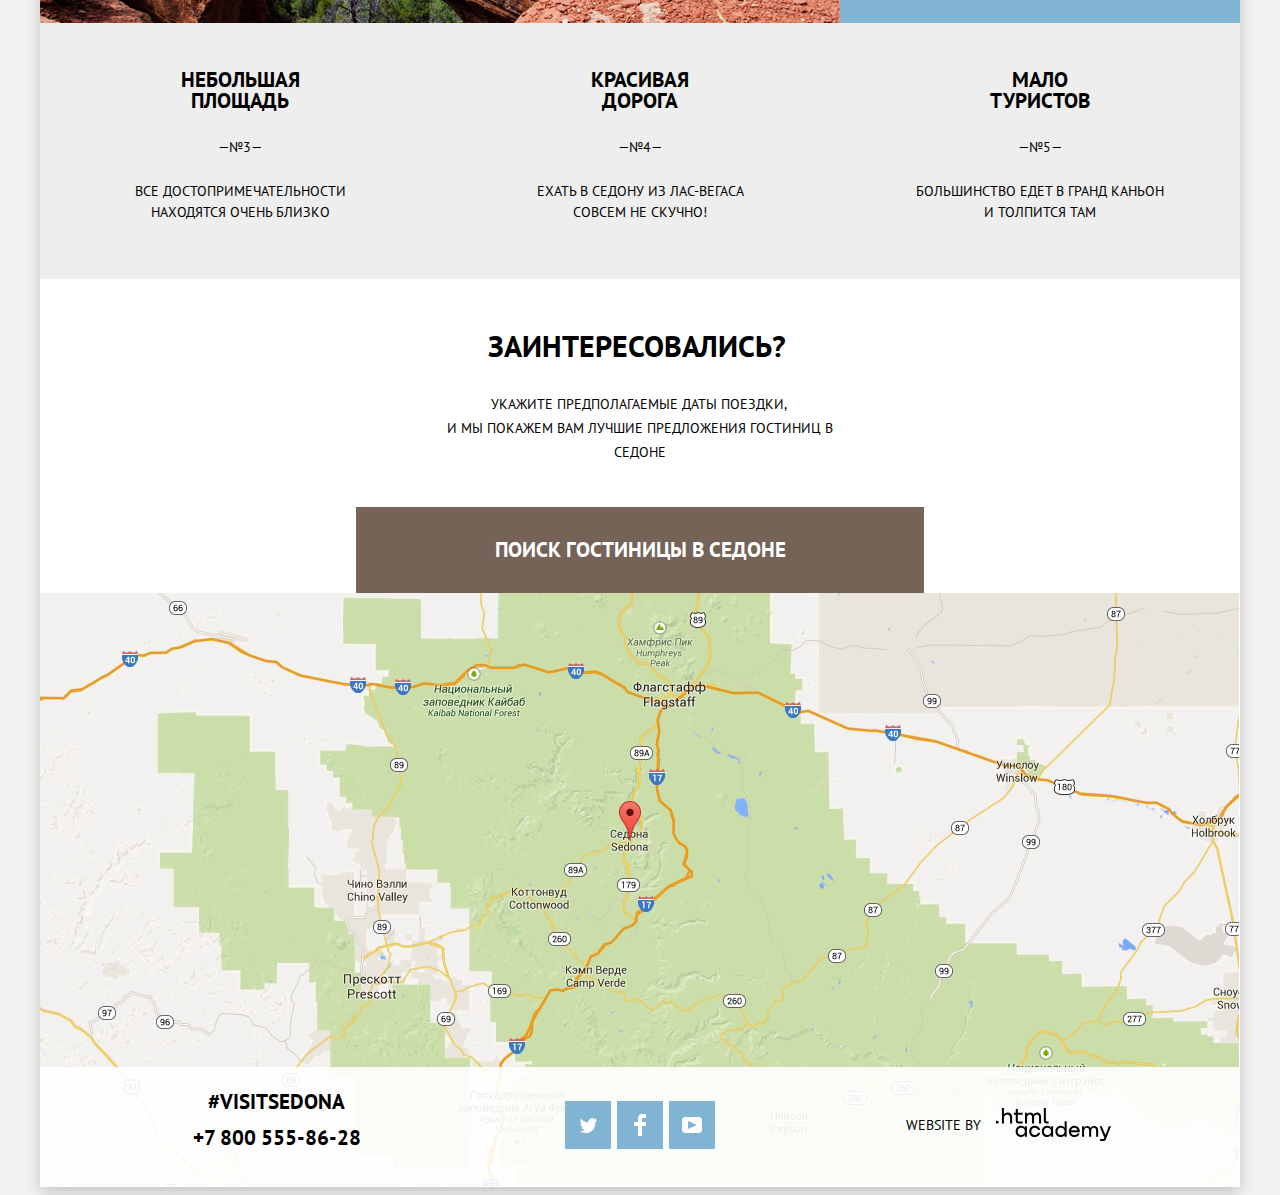
==== commit 8e4e856f: "Оживление интерфейса" ====
--- a/index.html
+++ b/index.html
@@ -94,14 +94,14 @@
       <section class="popup">
         <h2 class="visually-hidden">Всплывающий фильтр</h2>
         <div class="search-block">
-          <a href="" class="find-button button">Поиск гостиницы в седоне</a>
+          <a class="find-button button" href="">Поиск гостиницы в седоне</a>
           <div class="popup-form-wrapper">
             <form class="popup-form" method="get" action="https://echo.htmlacademy.ru">
               <div class="popup-item">
                 <label for="arrival" class="popup-item-label">Дата заезда:</label>
                 <input class="field date-arrival" id="arrival" type="text" name="arrival" placeholder="" value="24 апреля 2017">
-                <button class="button-popup calendar" type="button">
-                  <svg role="img" aria-label="календарь для выбора даты заезда" width="21" height="23" viewBox="0 0 21 23" fill="none" xmlns="http://www.w3.org/2000/svg">
+                <button class="button-popup calendar" type="button" aria-label="выбор даты заезда">
+                  <svg role="img" aria-label="иконка календаря" width="21" height="23" viewBox="0 0 21 23" fill="none" xmlns="http://www.w3.org/2000/svg">
                     <path fill-rule="evenodd" clip-rule="evenodd" d="M16.406 3.02498H19.251C20.217 3.02498 21 3.84698 21 4.86198V21.164C21 22.179 20.217 23 19.251 23H1.75C0.784 23 0 22.179 0 21.164V4.86198C0 3.84698 0.784 3.02498 1.75 3.02498H4.593V1.64798C4.593 1.26698 4.887 0.958984 5.25 0.958984C5.612 0.958984 5.906 1.26698 5.906 1.64798V3.02498H9.844V1.64798C9.844 1.26698 10.138 0.958984 10.501 0.958984C10.862 0.958984 11.156 1.26698 11.156 1.64798V3.02498H15.094V1.64798C15.094 1.26698 15.387 0.958984 15.75 0.958984C16.112 0.958984 16.406 1.26698 16.406 1.64798V3.02498ZM19.5646 21.484C19.6466 21.3979 19.691 21.2828 19.688 21.164H19.689V4.86198C19.689 4.60898 19.493 4.40298 19.252 4.40298H16.407V5.78098C16.407 6.16198 16.113 6.46998 15.751 6.46998C15.388 6.46998 15.095 6.16198 15.095 5.78098V4.40298H11.157V5.78098C11.157 6.16198 10.863 6.46998 10.502 6.46998C10.139 6.46998 9.845 6.16198 9.845 5.78098V4.40298H5.907V5.78098C5.907 6.16198 5.613 6.46998 5.251 6.46998C4.888 6.46998 4.594 6.16198 4.594 5.78098V4.40298H1.75C1.50263 4.40953 1.30696 4.61458 1.312 4.86198V21.164C1.30696 21.4114 1.50263 21.6164 1.75 21.623H19.251C19.3698 21.6201 19.4826 21.5701 19.5646 21.484Z" fill="#A9A9A9"/>
                     <path fill-rule="evenodd" clip-rule="evenodd" d="M4.59399 9.2251H7.21899V11.2911H4.59399V9.2251ZM4.59399 12.6681H7.21899V14.7351H4.59399V12.6681ZM7.21899 16.1121H4.59399V18.1781H7.21899V16.1121ZM9.18799 16.1121H11.813V18.1781H9.18799V16.1121ZM11.813 12.6681H9.18799V14.7351H11.813V12.6681ZM9.18799 9.2251H11.813V11.2911H9.18799V9.2251ZM16.406 16.1121H13.781V18.1781H16.406V16.1121ZM13.781 12.6681H16.406V14.7351H13.781V12.6681ZM16.406 9.2251H13.781V11.2911H16.406V9.2251Z" fill="#A9A9A9"/>
                   </svg>
@@ -109,9 +109,9 @@
               </div>
               <div class="popup-item">
                 <label for="departure" class="popup-item-label">Дата выезда:</label>
-                <input class="field" id="departure" type="text" name="departure" placeholder="" value="4 июля 2017">
-                <button class="button-popup calendar" type="button">
-                  <svg role="img" aria-label="календарь для выбора даты выезда" width="21" height="23" viewBox="0 0 21 23" fill="none" xmlns="http://www.w3.org/2000/svg">
+                <input class="field date-departure" id="departure" type="text" name="departure" placeholder="" value="4 июля 2017">
+                <button class="button-popup calendar" type="button" aria-label="выбор даты выезда">
+                  <svg role="img" aria-label="иконка календаря" width="21" height="23" viewBox="0 0 21 23" fill="none" xmlns="http://www.w3.org/2000/svg">
                     <path fill-rule="evenodd" clip-rule="evenodd" d="M16.406 3.02498H19.251C20.217 3.02498 21 3.84698 21 4.86198V21.164C21 22.179 20.217 23 19.251 23H1.75C0.784 23 0 22.179 0 21.164V4.86198C0 3.84698 0.784 3.02498 1.75 3.02498H4.593V1.64798C4.593 1.26698 4.887 0.958984 5.25 0.958984C5.612 0.958984 5.906 1.26698 5.906 1.64798V3.02498H9.844V1.64798C9.844 1.26698 10.138 0.958984 10.501 0.958984C10.862 0.958984 11.156 1.26698 11.156 1.64798V3.02498H15.094V1.64798C15.094 1.26698 15.387 0.958984 15.75 0.958984C16.112 0.958984 16.406 1.26698 16.406 1.64798V3.02498ZM19.5646 21.484C19.6466 21.3979 19.691 21.2828 19.688 21.164H19.689V4.86198C19.689 4.60898 19.493 4.40298 19.252 4.40298H16.407V5.78098C16.407 6.16198 16.113 6.46998 15.751 6.46998C15.388 6.46998 15.095 6.16198 15.095 5.78098V4.40298H11.157V5.78098C11.157 6.16198 10.863 6.46998 10.502 6.46998C10.139 6.46998 9.845 6.16198 9.845 5.78098V4.40298H5.907V5.78098C5.907 6.16198 5.613 6.46998 5.251 6.46998C4.888 6.46998 4.594 6.16198 4.594 5.78098V4.40298H1.75C1.50263 4.40953 1.30696 4.61458 1.312 4.86198V21.164C1.30696 21.4114 1.50263 21.6164 1.75 21.623H19.251C19.3698 21.6201 19.4826 21.5701 19.5646 21.484Z" fill="#A9A9A9"/>
                     <path fill-rule="evenodd" clip-rule="evenodd" d="M4.59399 9.2251H7.21899V11.2911H4.59399V9.2251ZM4.59399 12.6681H7.21899V14.7351H4.59399V12.6681ZM7.21899 16.1121H4.59399V18.1781H7.21899V16.1121ZM9.18799 16.1121H11.813V18.1781H9.18799V16.1121ZM11.813 12.6681H9.18799V14.7351H11.813V12.6681ZM9.18799 9.2251H11.813V11.2911H9.18799V9.2251ZM16.406 16.1121H13.781V18.1781H16.406V16.1121ZM13.781 12.6681H16.406V14.7351H13.781V12.6681ZM16.406 9.2251H13.781V11.2911H16.406V9.2251Z" fill="#A9A9A9"/>
                   </svg>
@@ -120,28 +120,28 @@
               <div class="popup-item">
                 <label for="adults" class="popup-item-label">Взрослые:</label>
                 <div class="quantity">
-                  <input class="field" id="adults" type="text" name="adults" placeholder="" value="2">
-                  <button class="button-popup plus" type="button">
-                    <svg role="img" aria-label="увеличить количество взрослых" width="11" height="11" viewBox="0 0 11 11" fill="none" xmlns="http://www.w3.org/2000/svg">
+                  <input class="field adults" id="adults" type="text" name="adults" placeholder="" value="2">
+                  <button class="button-popup plus" type="button" aria-label="увеличить количество взрослых">
+                    <svg role="img" aria-label="иконка плюса" width="11" height="11" viewBox="0 0 11 11" fill="none" xmlns="http://www.w3.org/2000/svg">
                       <path fill-rule="evenodd" clip-rule="evenodd" d="M4.23086 6.76932V11H6.76932V6.76932H11V4.23086H6.76932V0H4.23085V4.23086H0V6.76932H4.23086Z" fill="#A9A9A9"/>
                     </svg>
                   </button>
-                  <button class="button-popup minus" type="button">
-                    <svg role="img" aria-label="уменьшить количество взрослых" width="12" height="3" viewBox="0 0 12 3" fill="none" xmlns="http://www.w3.org/2000/svg">
+                  <button class="button-popup minus" type="button" aria-label="уменьшить количество взрослых">
+                    <svg role="img" aria-label="иконка минуса" width="12" height="3" viewBox="0 0 12 3" fill="none" xmlns="http://www.w3.org/2000/svg">
                       <rect width="12" height="3" fill="#A9A9A9"/>
                     </svg>
                   </button>
                 </div>
                 <label for="kids" class="popup-item-label childrens">Дети:</label>
                 <div class="quantity">
-                  <input class="field" id="kids" type="text" name="kids" placeholder="" value="0">
-                  <button class="button-popup plus" type="button">
-                    <svg role="img" aria-label="увеличить количество детей" width="11" height="11" viewBox="0 0 11 11" fill="none" xmlns="http://www.w3.org/2000/svg">
+                  <input class="field kids" id="kids" type="text" name="kids" placeholder="" value="0">
+                  <button class="button-popup plus" type="button" aria-label="увеличить количество детей">
+                    <svg role="img" aria-label="иконка плюса" width="11" height="11" viewBox="0 0 11 11" fill="none" xmlns="http://www.w3.org/2000/svg">
                       <path fill-rule="evenodd" clip-rule="evenodd" d="M4.23086 6.76932V11H6.76932V6.76932H11V4.23086H6.76932V0H4.23085V4.23086H0V6.76932H4.23086Z" fill="#A9A9A9"/>
                     </svg>
                   </button>
-                  <button class="button-popup minus" type="button">
-                    <svg role="img" aria-label="умньшить количество детей" width="12" height="3" viewBox="0 0 12 3" fill="none" xmlns="http://www.w3.org/2000/svg">
+                  <button class="button-popup minus" type="button" aria-label="умньшить количество детей">
+                    <svg role="img" aria-label="иконка минуса" width="12" height="3" viewBox="0 0 12 3" fill="none" xmlns="http://www.w3.org/2000/svg">
                       <rect width="12" height="3" fill="#A9A9A9"/>
                     </svg>
                   </button>
@@ -155,7 +155,7 @@
 
       <section class="map">
         <h2 class="visually-hidden">Карта</h2>
-        <img src="img/map.jpg" width="1199" height="594" alt="Месторасположение Седоны">
+        <iframe src="https://www.google.com/maps/embed?pb=!1m18!1m12!1m3!1d1676509.7679536343!2d-112.90201326368363!3d34.845342367601106!2m3!1f0!2f0!3f0!3m2!1i1024!2i768!4f13.1!3m3!1m2!1s0x872da132f942b00d%3A0x5548c523fa6c8efd!2z0KHQtdC00L7QvdCwLCDQkNGA0LjQt9C-0L3QsCA4NjMzNiwg0KHQqNCQ!5e0!3m2!1sru!2sru!4v1625063264574!5m2!1sru!2sru" width="1200" height="594" style="border:0;" allowfullscreen="" loading="lazy"></iframe>
       </section>
     </main>
 
@@ -163,38 +163,32 @@
       <section class="footer-contacts">
         <h2 class="visually-hidden">Как с нами связаться</h2>
         <a class="footer-tag" href="">#visitSEDONA</a>
-        <a class="footer-phone" href="tel:+78005558628">+7 800 555-86-28</a>
+        <a class="footer-phone" href="tel:+78005558628" aria-label="позвонить нам">+7 800 555-86-28</a>
       </section>
 
       <section class="footer-social">
         <h2 class="visually-hidden">Ссылки на наши социальные сети</h2>
         <ul>
           <li>
-            <a class="social-button twitter" href="">
-              <svg role="img" aria-label="Логотип твиттера" width="17" height="17" viewBox="0 0 17 17" fill="none" xmlns="http://www.w3.org/2000/svg">
-                <path d="M10.95 1.14409C12.635 0.648089 13.934 1.41409 14.527 2.32309C15.2 2.09209 15.858 1.84209 16.538 1.61509C16.5249 2.30145 16.2117 2.94761 15.681 3.38309C16.366 3.55309 16.985 2.89209 16.985 2.89209C16.816 3.89209 15.979 4.68009 15.422 4.91609C15.191 11.6661 12.247 16.1331 5.34498 15.9981H4.89898C4.48898 15.9981 0.734977 15.5381 0.000976562 14.1111C2.27198 14.3071 3.89398 13.6891 4.69398 12.9341C3.73398 12.6341 2.01498 12.4571 1.71498 9.98409C2.06398 10.0901 2.27898 10.2121 2.90498 10.1031C1.70498 9.24709 0.373977 8.53009 0.447977 6.33009C0.732977 6.65809 1.51498 6.86609 1.78798 6.80209C1.08498 6.56109 -0.182023 3.44209 0.893977 1.85009C2.71198 3.70409 4.62898 5.45609 8.04598 5.62309C8.25398 3.33009 9.18298 1.79309 10.95 1.14409Z" fill="white"/>
-              </svg>
+            <a class="social-button twitter" href="" aria-label="перейти к нашему блогу в твиттере">
+              <img src="img/social/twitter.svg" width="17" height="17" alt="иконка твиттера">
             </a>
           </li>
           <li>
-            <a class="social-button facebook" href="">
-              <svg role="img" aria-label="Логотип фейсбука" width="12" height="22" viewBox="0 0 12 22" fill="none" xmlns="http://www.w3.org/2000/svg">
-                <path d="M12 4V0H8C5.79086 0 4 1.79086 4 4V8H0V12H4V22H8V12H12V8H8V4H12Z" fill="white"/>
-              </svg>
+            <a class="social-button facebook" href="" aria-label="перейти к нашему блогу в фейсбуке">
+              <img src="img/social/fb.svg" width="12" height="22" alt="иконка фейсбука">
             </a>
           </li>
           <li>
-            <a class="social-button youtube" href="">
-              <svg role="img" aria-label="Логотип ютуба" width="20" height="16" viewBox="0 0 20 16" fill="none" xmlns="http://www.w3.org/2000/svg">
-                <path fill-rule="evenodd" clip-rule="evenodd" d="M3 0H17C18.65 0 20 1.35 20 3V13C20 14.65 18.65 16 17 16H3C1.35 16 0 14.65 0 13V3C0 1.35 1.35 0 3 0ZM6.027 4.002V11.998L15.014 8L6.027 4.002Z" fill="white"/>
-              </svg>
+            <a class="social-button youtube" href="" aria-label="перейти к нашему блогу на ютуб">
+              <img src="img/social/youtube.svg" width="20" height="16" alt="иконка ютуба">
             </a>
           </li>
         </ul>
       </section>
       <p class="footer-copyright">
         <span class="copyright">Website by</span>
-        <a class="footer-link" href="https://htmlacademy.ru">
+        <a class="footer-link" href="https://htmlacademy.ru/intensive/htmlcss" aria-label="перейти на сайт html академии">
           <svg role="img" aria-label="Логотип html академии" width="115" height="34" viewBox="0 0 115 34" fill="none" xmlns="http://www.w3.org/2000/svg">
             <g clip-path="url(#clip0)">
             <path d="M0 12.8806V15.4567H2.45789V12.8806H0Z" fill="black"/>
@@ -220,5 +214,6 @@
       </p>
     </footer>
   </div>
+  <script src="js\js.js"></script>
 </body>
 </html>
--- a/css/style.css
+++ b/css/style.css
@@ -353,6 +353,8 @@
   flex-direction: column;
   align-items: center;
   padding: 10px;
+  position: relative;
+  z-index: 2;
 }
 
 .find h2 {
@@ -386,6 +388,7 @@
   vertical-align: top;
   box-sizing: border-box;
   padding: 30px;
+  z-index: 1;
 }
 
 .find-button:hover {
@@ -397,6 +400,7 @@
 }
 
 .popup-form-wrapper {
+  display: none;
   position: absolute;
   top: 100%;
   z-index: 2;
@@ -411,6 +415,33 @@
   box-sizing: border-box;
 }
 
+@-webkit-keyframes bounce {
+  0% { transform: translateY(-310px); }
+  20% { transform: translateY(-240px); }
+  40% { transform: translateY(-180px); }
+  60% { transform: translateY(-120px); }
+  80% { transform: translateY(-60px); }
+  100% { transform: translateY(0); }
+}
+
+@keyframes bounce {
+  0% { transform: translateY(-310px); }
+  20% { transform: translateY(-240px); }
+  40% { transform: translateY(-180px); }
+  60% { transform: translateY(-120px); }
+  80% { transform: translateY(-60px); }
+  100% { transform: translateY(0); }
+}
+
+.popup-show {
+  display: block;
+  -webkit-animation-name: bounce;
+          animation-name: bounce;
+  -webkit-animation-duration: 0.4s;
+          animation-duration: 0.4s;
+  z-index: 0;
+}
+
 .popup-item {
   position: relative;
   display: flex;
@@ -527,10 +558,8 @@
 
 .map {
   height: 594px;
-}
-
-.map img {
-  width: 100%;
+  background-image: url("../img/map.jpg");
+  background-repeat: no-repeat;
 }
 
 .main-footer {
@@ -604,7 +633,7 @@
   background-color: var(--basic-blue-dark);
 }
 
-.social-button:active path {
+.social-button:active img {
   opacity: 0.3;
 }
 
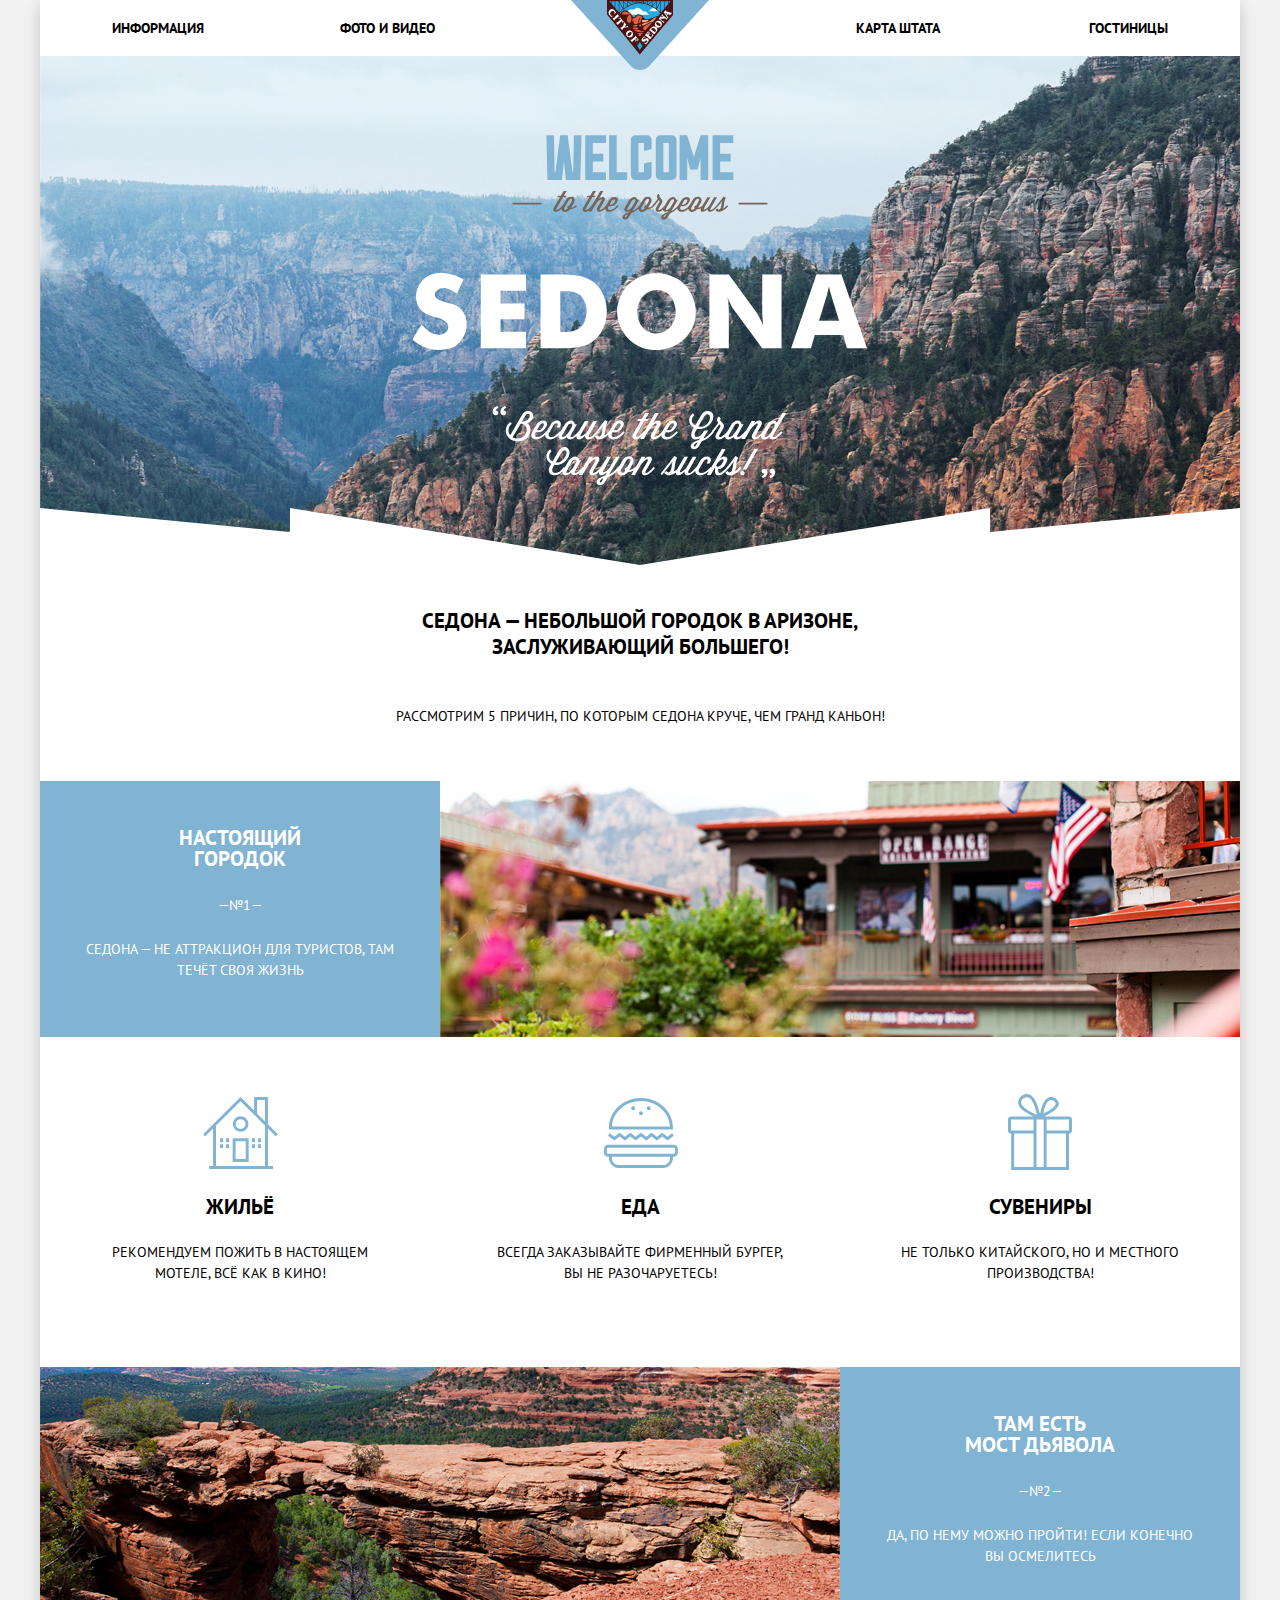
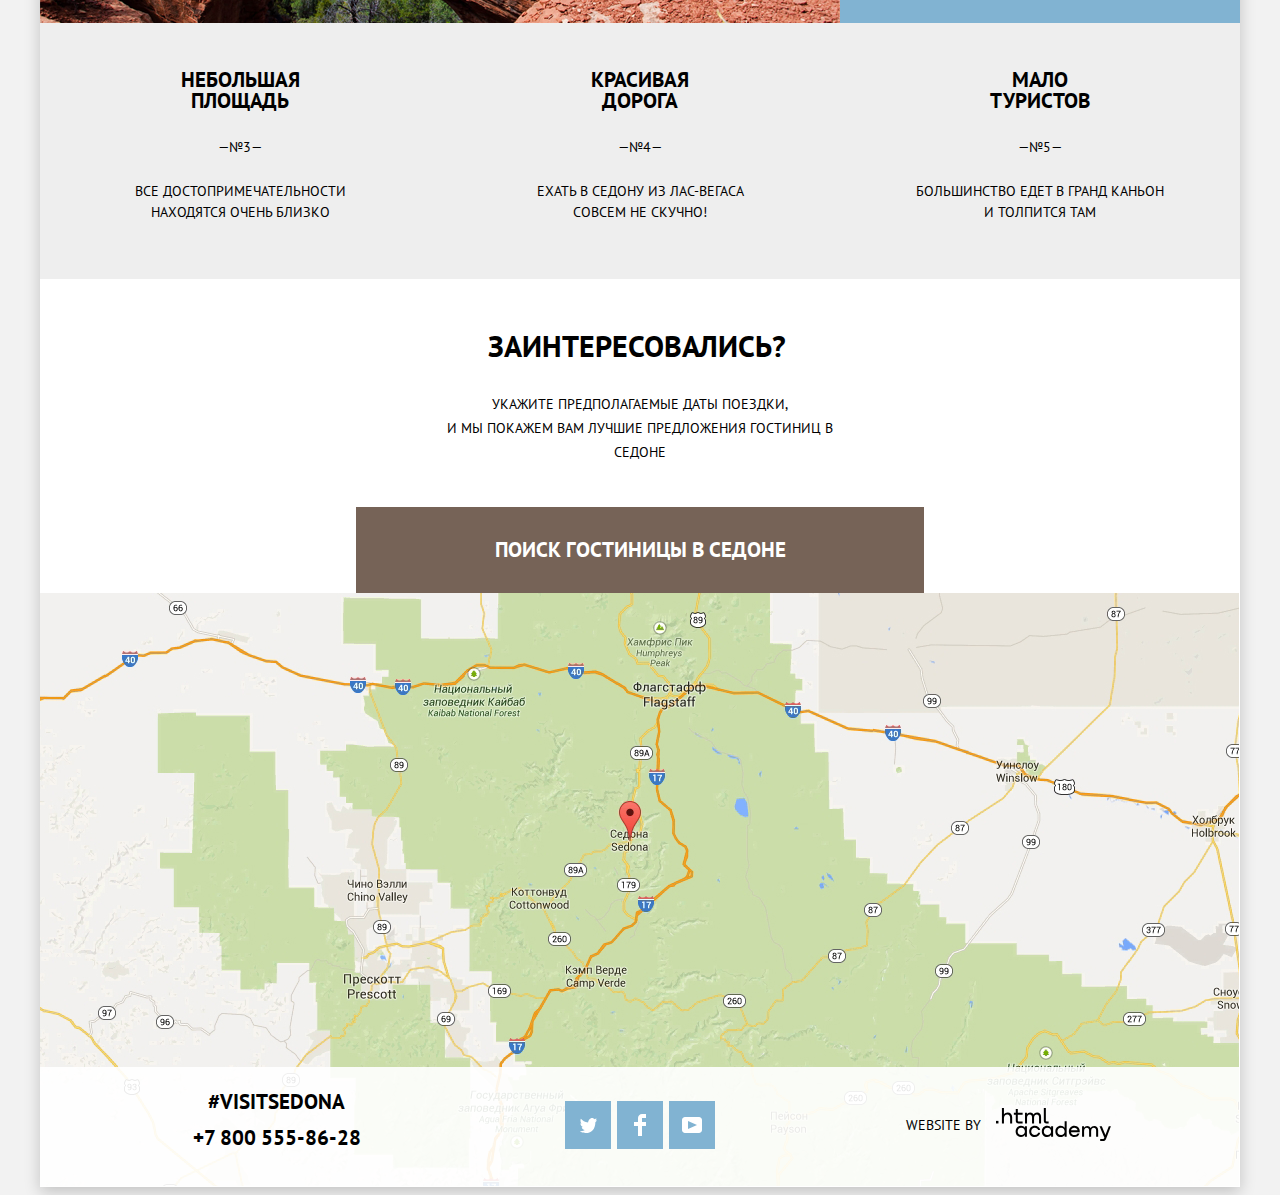
==== commit d3364307: "исправления" ====
--- a/index.html
+++ b/index.html
@@ -4,7 +4,7 @@
   <meta charset="utf-8">
   <title>HTML Academy: Седона</title>
   <link rel="icon" href="favicon.ico">
-  <link rel="stylesheet" href="css/style.css">
+  <link rel="stylesheet" href="css/style.min.css">
 </head>
 
 <body class="page-body">
@@ -33,8 +33,7 @@
       <section class="benefits">
         <div class="reason">
           <h2 class="visually-hidden">Преимущества</h2>
-          <h3>Седона — небольшой городок в Аризоне, -заслуживающий большего!</h3>
+          <h3>Седона — небольшой городок в Аризоне, заслуживающий большего!</h3>
           <p class="reason-text">Рассмотрим 5 причин, по которым Седона круче, чем гранд каньон!</p>
         </div>
         <ol class="benefits-list">
@@ -87,8 +86,7 @@
 
       <section class="find">
         <h2>Заинтересовались?</h2>
-        <p>Укажите предполагаемые даты поездки, - <br> и мы покажем вам лучшие предложения гостиниц в седоне</p>
+        <p>Укажите предполагаемые даты поездки,<br>и мы покажем вам лучшие предложения гостиниц в седоне</p>
       </section>
 
       <section class="popup">
@@ -214,6 +212,6 @@
       </p>
     </footer>
   </div>
-  <script src="js\js.js"></script>
+  <script src="js/js.min.js"></script>
 </body>
 </html>
--- a/css/style.min.css
+++ b/css/style.min.css
@@ -0,0 +1 @@
+@-webkit-keyframes bounce{0%{transform:translateY(-290px)}to{transform:translateY(0)}}@keyframes bounce{0%{transform:translateY(-290px)}to{transform:translateY(0)}}@font-face{font-family:"PT Sans";font-weight:400;font-style:normal;src:local("PTSans"),url(../fonts/PTSans.woff2) format("woff2"),url(../fonts/PTSans.woff) format("woff")}@font-face{font-family:"PT Sans";font-weight:700;font-style:normal;src:local("PTSans"),url(../fonts/PTSans-Bold.woff2) format("woff2"),url(../fonts/PTSans-Bold.woff2) format("woff")}:root{--basic-black:#000000;--basic-white:#FFFFFF;--basic-blue-light:#81B3D2;--basic-blue:#669EC0;--basic-blue-dark:#5496BD;--basic-grey:#EEEEEE;--basic-grey-light:#F2F2F2;--basic-grey-dark:#EBEBEB;--basic-grey-link:#BDBBBC;--basic-grey-line:#E5E5E5;--basic-grey-text:#666666;--basic-grey-toggle:#ABABAB;--basic-brown-light:#766357;--basic-brown:#604E43;--basic-brown-dark:#503E33}body{min-width:1200px;margin:0;padding:0;font-family:"PT Sans",Arial,sans-serif;font-size:14px;line-height:26px;font-weight:400;color:var(--basic-black);text-transform:uppercase;background-color:var(--basic-grey-light);min-height:100%}a{text-decoration:none}img{max-width:100%;height:auto}.page{height:100%}.visually-hidden{position:absolute;width:1px;height:1px;margin:-1px;border:0;padding:0;white-space:nowrap;-webkit-clip-path:inset(100%);clip-path:inset(100%);clip:rect(0 0 0 0);overflow:hidden}.button{font-family:inherit;font-size:21px;line-height:inherit;font-weight:700;color:var(--basic-white);text-transform:uppercase;border:0;cursor:pointer}.button:active{color:rgba(255,255,255,.3)}.container{margin:0 auto;background-color:var(--basic-white);box-shadow:0 5px 15px rgba(0,1,1,.2);width:1200px;display:grid;grid-template-rows:-webkit-min-content 1fr -webkit-min-content;grid-template-rows:min-content 1fr min-content;align-content:start;position:relative}.main-nav{position:relative;padding:0 72px}.main-header-logo{position:absolute;top:0;left:50%;transform:translateX(-50%);width:138px}.site-nav{list-style:none;font-weight:700;display:flex;flex-direction:row;flex-wrap:wrap;padding:0;margin:0;width:100%}.site-nav li{padding:15px 0;width:228px}.site-nav li:nth-child(4n+2){margin-right:auto}.site-nav li:nth-child(4n+3),.site-nav li:nth-child(4n+4){text-align:right}.site-nav a{color:var(--basic-black)}.here a{color:var(--basic-brown-light)}.site-nav a:hover{color:var(--basic-blue-light)}.site-nav a:active{color:var(--basic-black);opacity:.3}.welcome{background-image:url(../img/shape.svg),url(../img/background.jpg);background-position:bottom center,top center;background-color:var(--basic-blue);background-repeat:no-repeat;min-height:509px;align-items:center;justify-content:center}.benefits,.reason,.welcome{display:flex;flex-direction:column}.benefits{align-content:center}.reason{min-height:196px;padding:10px;margin:0;align-items:center}.reason h3{width:480px;margin:23px 0}.reason-text{width:530px;text-align:center;padding:10px;margin:0}.benefits-list{line-height:21px;counter-reset:li}.benefits-item,.benefits-list{display:flex;flex-direction:row;flex-wrap:wrap;margin:0;padding:0}.reverse{flex-direction:row-reverse}.benefits-list h4,.features-list h5,.reason h3{font-size:21px;font-weight:700;text-align:center;padding:10px}.benefits-list h4{display:flex;flex-direction:column;align-items:center;margin:26px 0 0;width:150px;align-self:center}.benefits-list h4::after{content:"—№"counter(li)"—";counter-increment:li;font-size:14px;font-weight:400;margin:26px 0 0;padding:0}.benefits-description,.features-list li{display:flex;flex-direction:column;margin:0;padding:10px}.benefits-description{background-color:var(--basic-blue-light);color:var(--basic-white);width:380px;min-height:236px}.benefits-reason p,.benefits-text{align-self:center;margin:3px 0 0;width:310px;text-align:center;padding:10px}.benefits-reason p{width:260px}.benefit-image{width:800px;min-height:256px}.benefit-image img{display:block}.features-list{line-height:21px;list-style:none;display:grid;grid-template-columns:repeat(3,400px);margin:0;padding:0}.features-list li{background-repeat:no-repeat;align-items:center;min-height:310px}.features-house{background-image:url(../img/house.svg);background-position:center 60px}.features-food{background-image:url(../img/food.svg);background-position:center 61px}.features-gift{background-image:url(../img/gift.svg);background-position:center 56px}.features-list h5{width:110px;margin:139px 0 0}.features-text{width:297px;text-align:center;padding:10px;margin:5px 0 0}.benefits-reason{background-color:var(--basic-grey);margin:0;padding:10px;display:flex;flex-direction:column;width:380px;min-height:236px}.benefits-reason:last-child p{width:250px}.find,.search-block{position:relative;display:flex;flex-direction:column;align-items:center}.find,.find p{text-align:center;padding:10px}.find{line-height:24px;background-color:var(--basic-white);z-index:2}.find h2{font-size:30px;margin:35px 0 0;padding:10px 17px 10px 10px}.find p{width:440px;margin:14px 0 23px}.search-block{justify-content:flex-end;min-height:50px}.find-button,.popup-form-wrapper{text-align:center;width:568px;box-sizing:border-box}.find-button{background-color:var(--basic-brown-light);display:inline-block;vertical-align:top;padding:30px;z-index:1}.find-button:hover{background-color:var(--basic-brown)}.find-button:active{background-color:var(--basic-brown-dark)}.popup-form-wrapper{display:none;position:absolute;top:100%;z-index:2;font-weight:700;background-color:var(--basic-white);margin:0 auto;padding:55px;max-width:100%;min-height:395px}.popup-show{display:block;-webkit-animation:bounce .6s ease-out;animation:bounce .6s ease-out;z-index:0}.popup-item{position:relative;display:flex;align-items:center;margin:0 0 29px}.popup-item-label{flex:none;box-sizing:border-box;width:112px;text-align:left}.popup-item-label.childrens{margin-right:5px;padding-right:20px;text-align:right}.field{background-color:var(--basic-grey-light);font-family:inherit;font-size:inherit;line-height:inherit;font-weight:700;text-transform:uppercase;border:2px solid var(--basic-grey-light);display:block;flex-grow:1;padding:0 38px 0 13px;margin:0;max-width:100%;height:34px}.field:hover{background-color:var(--basic-grey-dark);border:2px solid var(--basic-grey-dark);outline-offset:0}.field:focus{outline:0;background-color:var(--basic-white);border:2px solid var(--basic-grey-line);outline-offset:0}.button-popup{border:0;position:absolute;top:0;display:flex;flex-direction:column;justify-content:center;align-items:center;padding:0;width:38px;height:38px;background-color:transparent;z-index:1;cursor:pointer}.button-popup:hover path,.button-popup:hover rect,.button-triangle:hover path{fill:var(--basic-black)}.button-popup:active path,.button-popup:active rect,.button-triangle:active path,.footer-link:hover path{fill:var(--basic-blue-light)}.calendar,.plus{right:0}.minus{left:0}.quantity{position:relative;flex:none;width:114px}.quantity .field{padding-left:36px;text-align:center;width:38px}.popup-find-button{background-color:var(--basic-blue-light);width:100%;box-sizing:border-box;padding:16px 30px;margin-top:25px}.popup-find-button:hover{background-color:var(--basic-blue)}.popup-find-button:active{background-color:var(--basic-blue-dark)}.map{height:594px;background-image:url(../img/map.jpg);background-repeat:no-repeat}.main-footer{background:rgba(255,255,255,.9);display:flex;position:absolute;bottom:0;min-height:120px}.catalog-page-footer{position:static}.main-footer a{color:var(--basic-black);font:inherit}.footer-contacts{font-size:21px;font-weight:700;width:380px;display:flex;flex-direction:column;align-items:center;padding:10px}.footer-tag{padding:5px;margin:7px 0 0 73px}.footer-phone{padding:5px;margin:0 0 0 73px}.footer-social{align-items:center;width:380px;padding:10px}.footer-social ul{list-style:none;flex-direction:row;padding:10px 10px 5px 115px}.social-button{display:flex;align-items:center;justify-content:center;background-color:var(--basic-blue-light);width:46px;height:48px;margin:0 6px 5px 0}.social-button:hover{background-color:var(--basic-blue)}.social-button:active{background-color:var(--basic-blue-dark)}.social-button:active img{opacity:.3}.footer-copyright,.footer-social ul{display:flex;flex-wrap:wrap;align-items:center}.footer-copyright{width:380px;padding:10px;margin:0}.copyright{padding:10px 10px 15px;margin:0 5px 0 46px}.footer-link{padding-top:3px}.footer-link:active path{fill:var(--basic-grey-link)}.catalog-filter{font:inherit;font-size:inherit;line-height:21px;font-weight:inherit;text-transform:uppercase;color:var(--basic-white);background-image:url(../img/backfilter.jpg);background-position:top center;background-color:var(--basic-blue);background-repeat:no-repeat;background-size:cover;min-height:217px;width:100%}.filter-form{display:flex;flex-wrap:wrap}.filter{border:0;padding:10px;margin:16px 38px 10px 63px}.filter legend{font-size:16px;font-weight:700;padding:10px 0 0}.filter-list{list-style:none;padding:0;margin:0}.filter-item{padding:10px 0;margin-top:5px}.filter-item label{position:relative;display:block;margin-left:40px;cursor:pointer}.filter-item input+label::before{content:"";position:absolute;left:-40px;top:0;width:23px;height:23px;background-image:url(../img/off.svg);background-repeat:no-repeat;background-position:0 0}.filter-item input:checked+label::before{content:"";position:absolute;left:-40px;top:0;width:26px;height:23px;background-image:url(../img/on.svg);background-repeat:no-repeat;background-position:0 0}.filter-item input:disabled+label::before{content:"";position:absolute;left:-40px;top:0;width:23px;height:23px;background-image:url(../img/disabledoff.svg);background-repeat:no-repeat;background-position:0 0}.filter-item input:checked:disabled+label::before{content:"";position:absolute;left:-40px;top:0;width:26px;height:23px;background-image:url(../img/disabledon.svg);background-repeat:no-repeat;background-position:0 0}.filter-item input:focus+label::before{outline:5px auto -webkit-focus-ring-color}.cost{border:0;display:flex;flex-direction:column;width:317px;margin:16px 73px 10px auto;padding:0}.cost legend{font-size:16px;font-weight:700;padding:10px 0 0}.range,.scale{position:relative}.range{margin-bottom:25px;padding:9px 0;width:100%}.scale{height:2px;background-color:rgba(255,255,255,.3)}.scale-line{position:absolute;top:0;bottom:0;background-color:var(--basic-white)}.toggle{position:absolute;top:50%;transform:translate(0,-50%);width:4px;height:4px;background-color:var(--basic-grey-toggle);border:8px solid var(--basic-white);border-radius:50%;box-shadow:0 2px 0 0 rgba(171,171,171,.3);cursor:pointer}.toggle:hover{transform:scale(1.2) translate(0,-50%)}.limit{display:flex;margin:10px 0 11px;padding:5px 0;min-width:313px;border:2px solid var(--basic-white);border-radius:2px}.limit label{position:relative;flex:none;display:flex;justify-content:center;width:50%}.limit label:not(:last-child)::after{content:"";position:absolute;top:50%;left:100%;transform:translate(-1px,-50%);width:2px;height:22px;background-color:var(--basic-white)}.filter-button,.limit input{font-size:14px;background-color:transparent;text-align:center}.limit input{display:block;padding:0;width:90px;height:22px;text-transform:uppercase;font-family:inherit;line-height:1.5;color:inherit;border:0}.filter-button{font-weight:400;border:2px solid var(--basic-white);border-radius:2px;box-sizing:border-box;padding:6px 35px;width:137px;align-self:center}.filter-button:hover{color:var(--basic-black);background-color:var(--basic-white)}.sorting-wrapper{display:flex;flex-wrap:wrap;width:100%;min-height:86px}.results h3{font:inherit;font-size:12px;line-height:18px;font-weight:inherit;text-transform:uppercase;margin:21px 5px 0 26px;padding:10px 20px 10px 10px;order:1}.found{font-size:21px;font-weight:700;order:0;padding:10px;margin:0 0 0 63px;align-self:center}.sorting{list-style:none;order:2;padding:0;margin:0;display:flex;flex-wrap:wrap;flex-grow:1}.triangle{margin-right:65px;justify-content:flex-end;align-self:center}.sorting li{padding:10px 15px 10px 17px;margin-top:17px}.triangle li{padding:0;margin:5px 0 0}.button-sorting{font:inherit;font-size:12px;line-height:18px;font-weight:inherit;text-transform:uppercase;color:rgba(0,0,0,.3);border:0;border-bottom:1px dotted var(--basic-blue-light);background-color:transparent;padding:0;cursor:pointer}.button-sorting:hover,.selected{color:var(--basic-blue-light);opacity:1}.selected{border-bottom:none}.button-sorting:hover{border-bottom:1px dotted var(--basic-blue-light)}.button-sorting:active{color:var(--basic-black);border-bottom:none;opacity:1}.button-triangle{border:0;background-color:transparent;padding:0;width:25px;height:40px;cursor:pointer}.search-result{display:flex;border-top:1px solid var(--basic-grey-line);min-height:150px;width:100%}.search-result:last-child{border-bottom:1px solid var(--basic-grey-line)}.building-img{margin:30px 10px 20px 73px}.building{padding:10px;margin:0;flex-grow:1;display:flex;flex-direction:column}.button-information,.text-information{padding:0;margin:0;display:flex;flex-wrap:wrap}.rating{padding:10px;margin:0 62px 0 0;display:flex;flex-direction:column}.text{font-size:14px;line-height:21px;padding:2px 8px 5px 9px;margin-bottom:10px;min-width:100px;text-align:left}.result-name{font:inherit;font-size:21px;line-height:inherit;font-weight:700;text-transform:uppercase;padding:5px 10px;margin:9px 0 0}.result-name-link{color:var(--basic-black)}.result-name-link:hover{color:var(--basic-blue-light)}.result-name-link:active{color:var(--basic-black);opacity:.3}.more-button,.reservation-button{display:inline-block;font-size:14px;line-height:21px;text-align:center;padding:3px 16px;margin:0 7px 5px 0;width:auto}.more-button{margin-left:10px}.rating-number{font-size:14px;line-height:21px;color:var(--basic-grey-text);background-color:var(--basic-grey-light);padding:3px 14px;margin:39px 0 10px}.rating-stars{margin:18px 0 0;padding:0;text-align:right}
